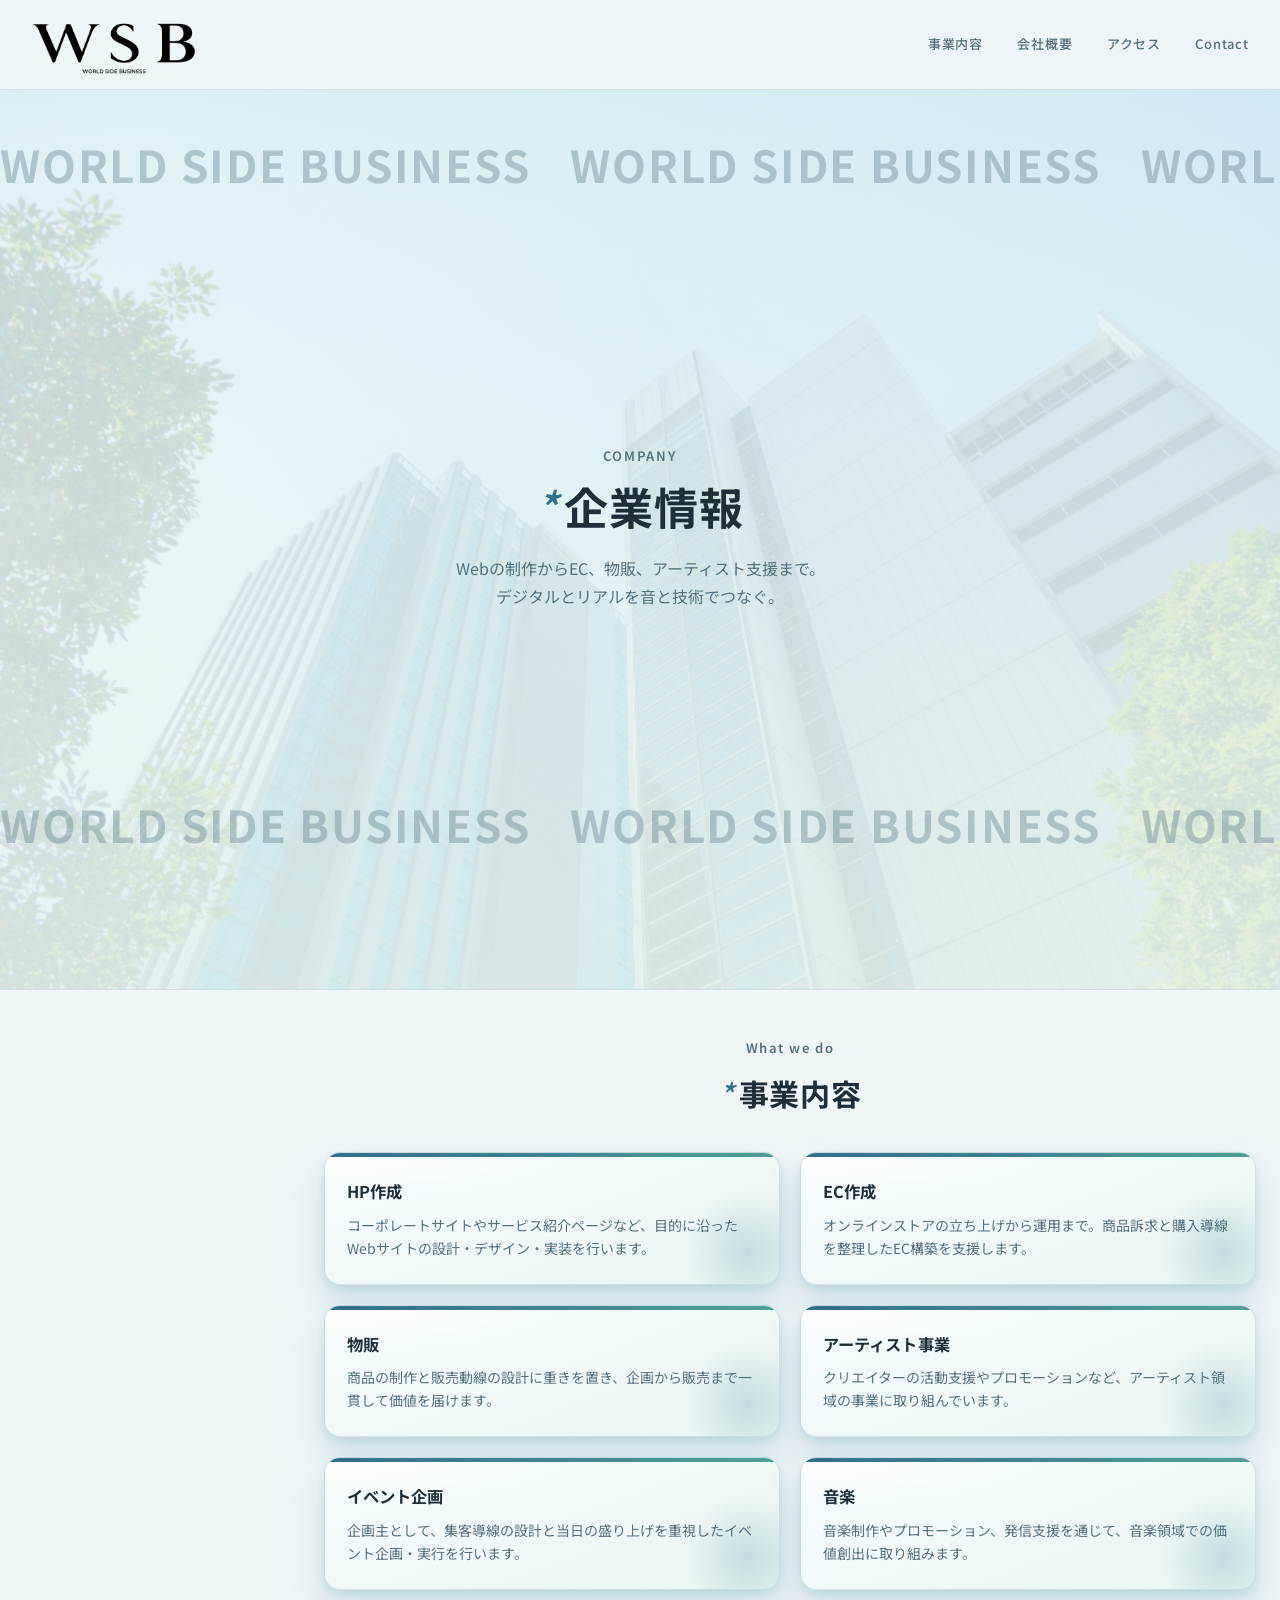
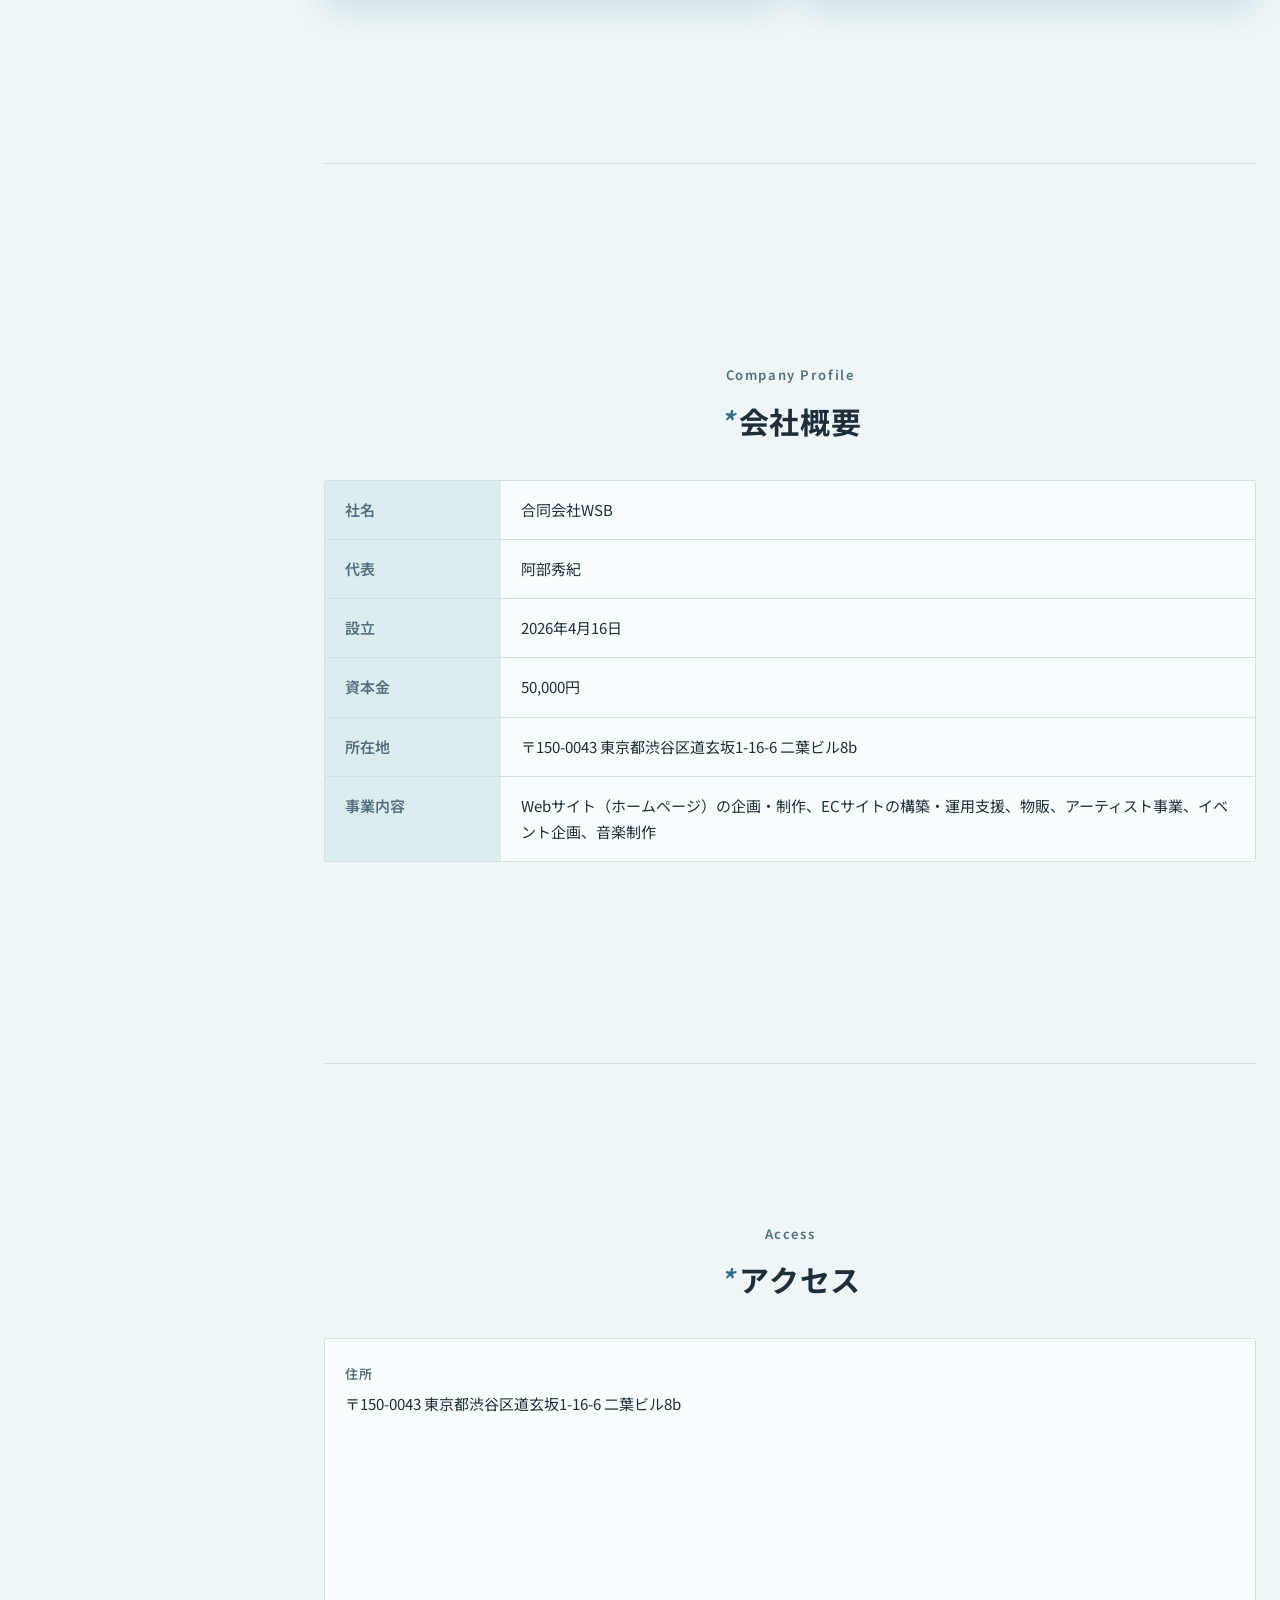
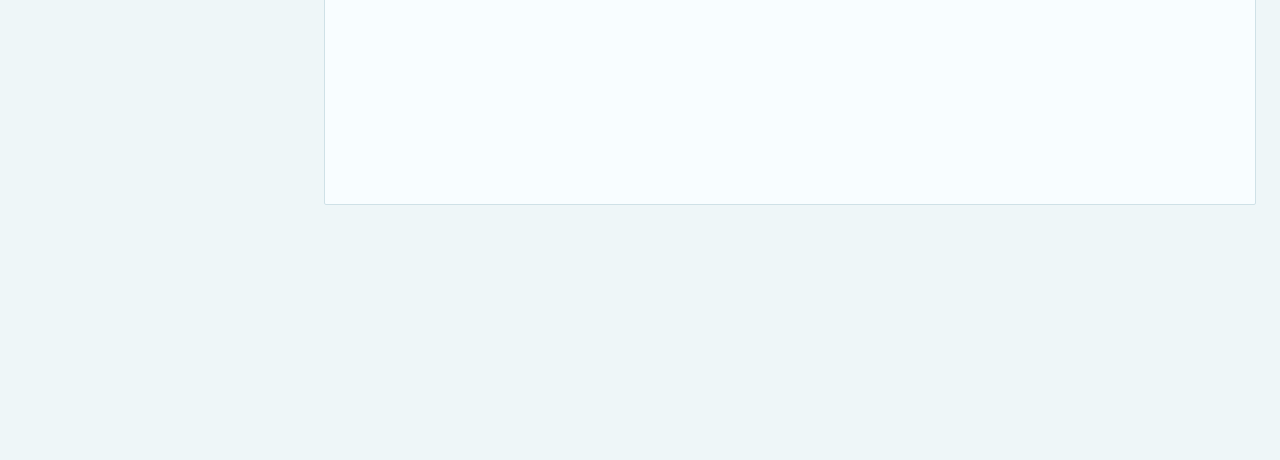
==== index.html @ fa9a7dc3 "お問い合わせフォームの追加" ====
<!doctype html>
<html lang="ja">
<head>
  <meta charset="UTF-8" />
  <meta name="viewport" content="width=device-width, initial-scale=1.0" />
  <meta name="description" content="合同会社WSBの企業情報。Webサイト制作、EC構築、物販、アーティスト事業を手がけています。東京都渋谷区に所在。" />
  <title>Company｜合同会社WSB</title>
  <link rel="preconnect" href="https://fonts.googleapis.com" />
  <link rel="preconnect" href="https://fonts.gstatic.com" crossorigin />
  <link href="https://fonts.googleapis.com/css2?family=Noto+Sans+JP:wght@400;500;600;700&display=swap" rel="stylesheet" />
  <link rel="stylesheet" href="./css/base.css" />
  <link rel="stylesheet" href="./css/layout.css" />
  <link rel="stylesheet" href="./css/sections.css" />
  <link rel="stylesheet" href="./css/components.css" />
</head>
<body>
  <header class="site-header">
    <div class="site-header__inner">
      <button class="menu-toggle" type="button" aria-expanded="false" aria-controls="header-nav" aria-label="メニューを開く">
        <span></span>
        <span></span>
        <span></span>
      </button>
      <a class="logo" href="./index.html" aria-label="合同会社WSB ホーム">
        <img class="logo__image" src="./assets/logo.png" alt="WSBロゴ" />
      </a>
      <nav class="nav nav--header" id="header-nav" aria-label="ヘッダーナビゲーション">
        <a href="#business">事業内容</a>
        <a href="#profile">会社概要</a>
        <a href="#access">アクセス</a>
        <a href="./contact.html">Contact</a>
      </nav>
    </div>
  </header>

  <div class="page-layout">
    <aside class="site-sidebar">
      <div class="site-sidebar__inner">
        <a class="logo" href="./index.html" aria-label="合同会社WSB ホーム">
          <img class="logo__image" src="./assets/logo.png" alt="WSBロゴ" />
        </a>
        <nav class="nav nav--sidebar" aria-label="サイドナビゲーション">
          <a href="#business">事業内容</a>
          <a href="#profile">会社概要</a>
          <a href="#access">アクセス</a>
          <a href="./contact.html">Contact</a>
        </nav>
      </div>
    </aside>

    <main>
    <header class="hero hero--company" id="company-hero">
      <div class="hero-marquee hero-marquee--top" aria-hidden="true">
        <div class="hero-marquee__track">
          <span>WORLD SIDE BUSINESS</span>
          <span>WORLD SIDE BUSINESS</span>
          <span>WORLD SIDE BUSINESS</span>
          <span>WORLD SIDE BUSINESS</span>
        </div>
      </div>
      <div class="hero__content">
        <p class="hero__label">Company</p>
        <h1 class="hero__title"><span class="mark" aria-hidden="true">*</span>企業情報</h1>
        <p class="hero__lead">
          Webの制作からEC、物販、アーティスト支援まで。<br />デジタルとリアルを音と技術でつなぐ。
        </p>
      </div>
      <div class="hero-marquee hero-marquee--bottom" aria-hidden="true">
        <div class="hero-marquee__track">
          <span>WORLD SIDE BUSINESS</span>
          <span>WORLD SIDE BUSINESS</span>
          <span>WORLD SIDE BUSINESS</span>
          <span>WORLD SIDE BUSINESS</span>
        </div>
      </div>
    </header>

    <section id="business" class="section-reveal section-reveal--fade section--after-hero" aria-labelledby="business-heading">
      <div class="section-head">
        <span class="section-head__eyebrow">What we do</span>
        <h2 id="business-heading"><span class="mark" aria-hidden="true">*</span>事業内容</h2>
      </div>
      <div class="biz-grid">
        <article class="biz-card">
          <h3>HP作成</h3>
          <p>コーポレートサイトやサービス紹介ページなど、目的に沿ったWebサイトの設計・デザイン・実装を行います。</p>
        </article>
        <article class="biz-card">
          <h3>EC作成</h3>
          <p>オンラインストアの立ち上げから運用まで。商品訴求と購入導線を整理したEC構築を支援します。</p>
        </article>
        <article class="biz-card">
          <h3>物販</h3>
          <p>商品の制作と販売動線の設計に重きを置き、企画から販売まで一貫して価値を届けます。</p>
        </article>
        <article class="biz-card">
          <h3>アーティスト事業</h3>
          <p>クリエイターの活動支援やプロモーションなど、アーティスト領域の事業に取り組んでいます。</p>
        </article>
        <article class="biz-card">
          <h3>イベント企画</h3>
          <p>企画主として、集客導線の設計と当日の盛り上げを重視したイベント企画・実行を行います。</p>
        </article>
        <article class="biz-card">
          <h3>音楽</h3>
          <p>音楽制作やプロモーション、発信支援を通じて、音楽領域での価値創出に取り組みます。</p>
        </article>
      </div>
    </section>

    <section id="profile" class="section-reveal section-reveal--left" aria-labelledby="profile-heading">
      <div class="section-head">
        <span class="section-head__eyebrow">Company Profile</span>
        <h2 id="profile-heading"><span class="mark" aria-hidden="true">*</span>会社概要</h2>
      </div>
      <div class="profile-table-wrap">
        <table class="profile-table">
          <tbody>
            <tr>
              <th scope="row">社名</th>
              <td>合同会社WSB</td>
            </tr>
            <tr>
              <th scope="row">代表</th>
              <td>阿部秀紀</td>
            </tr>
            <tr>
              <th scope="row">設立</th>
              <td>2026年4月16日</td>
            </tr>
            <tr>
              <th scope="row">資本金</th>
              <td>50,000円</td>
            </tr>
            <tr>
              <th scope="row">所在地</th>
              <td>〒150-0043 東京都渋谷区道玄坂1-16-6 二葉ビル8b</td>
            </tr>
            <tr>
              <th scope="row">事業内容</th>
              <td>Webサイト（ホームページ）の企画・制作、ECサイトの構築・運用支援、物販、アーティスト事業、イベント企画、音楽制作</td>
            </tr>
          </tbody>
        </table>
      </div>
    </section>

    <section id="access" class="section-reveal" aria-labelledby="access-heading">
      <div class="section-head">
        <span class="section-head__eyebrow">Access</span>
        <h2 id="access-heading"><span class="mark" aria-hidden="true">*</span>アクセス</h2>
      </div>
      <div class="access-block">
        <p>
          <strong>住所</strong>
          〒150-0043 東京都渋谷区道玄坂1-16-6 二葉ビル8b
        </p>
        <iframe
          class="access-map"
          title="合同会社WSBの所在地マップ"
          src="https://www.google.com/maps?output=embed&z=17&ll=35.6566,139.6953&q=35.6566,139.6953"
          loading="lazy"
          referrerpolicy="no-referrer-when-downgrade"
        ></iframe>
      </div>
    </section>
      <footer class="site-footer">
        <nav class="footer-nav" aria-label="フッターナビゲーション">
          <a href="#business">事業内容</a>
          <a href="#profile">会社概要</a>
          <a href="#access">アクセス</a>
          <a href="./contact.html">Contact</a>
        </nav>
        <p>© 合同会社WSB</p>
      </footer>
    </main>
  </div>
  <script src="./js/header.js"></script>
  <script src="./js/mobile-menu.js"></script>
  <script src="./js/hero-fade.js"></script>
  <script src="./js/section-reveal.js"></script>
  <script src="./js/footer.js"></script>
</body>
</html>
---- css/base.css ----
:root {
  --bg: #eef6f8;
  --surface: #f8fdff;
  --text: #1f2f3a;
  --text-muted: #54707d;
  --border: #cfe1e7;
  --accent: #2f6f89;
  --accent-soft: rgba(76, 155, 164, 0.16);
  --space-section: clamp(4rem, 10vw, 7rem);
  --max: 920px;
}

*,
*::before,
*::after {
  box-sizing: border-box;
}

html {
  scroll-behavior: smooth;
}

body {
  margin: 0;
  font-family: "Noto Sans JP", system-ui, sans-serif;
  font-size: 16px;
  line-height: 1.75;
  color: var(--text);
  background: var(--bg);
  -webkit-font-smoothing: antialiased;
  position: relative;
}

body::before {
  content: "";
  position: fixed;
  inset: 0;
  z-index: -2;
  background:
    linear-gradient(rgba(238, 246, 248, 0.82), rgba(238, 246, 248, 0.82)),
    url("../assets/company-hero.png") center / cover no-repeat;
  filter: blur(10px);
  transform: scale(1.04);
}

body::after {
  content: "";
  position: fixed;
  inset: 0;
  z-index: -1;
  background: rgba(238, 246, 248, 0.35);
}

a {
  color: var(--accent);
  text-decoration: none;
}

a:hover {
  text-decoration: underline;
}
---- css/layout.css ----
.site-header {
  position: sticky;
  top: 0;
  z-index: 20;
  background: rgba(238, 246, 248, 0.92);
  backdrop-filter: blur(10px);
  border-bottom: 1px solid var(--border);
  transition: transform 0.35s ease, opacity 0.35s ease;
  transform: translateY(0);
  opacity: 1;
}

.site-header__inner {
  max-width: none;
  width: 100%;
  margin: 0 auto;
  padding: 0 1.5rem;
  min-height: 88px;
  display: flex;
  align-items: center;
  justify-content: space-between;
  gap: 1rem;
}

.menu-toggle {
  display: none;
  border: 0;
  background: transparent;
  padding: 0.35rem;
  margin: 0;
  cursor: pointer;
  transition: transform 0.2s ease, background-color 0.2s ease, box-shadow 0.2s ease;
}

.menu-toggle span {
  display: block;
  width: 22px;
  height: 2px;
  margin: 4px 0;
  background: var(--text);
  transition: transform 0.2s ease, opacity 0.2s ease, width 0.2s ease;
}

.menu-toggle:hover {
  transform: translateY(-50%) translateY(-2px);
  background: rgba(47, 111, 137, 0.12);
  box-shadow: 0 6px 14px rgba(47, 111, 137, 0.2);
}

.menu-toggle:hover span {
  width: 24px;
}

.menu-toggle:hover span:nth-child(2) {
  width: 18px;
}

.site-header.is-hidden {
  transform: translateY(-110%);
  opacity: 0;
}

.page-layout {
  max-width: none;
  width: 100%;
  margin: 0;
  padding: 0 1.5rem 0;
  display: grid;
  grid-template-columns: 260px minmax(0, 1fr);
  gap: 2.5rem;
}

.site-sidebar {
  padding-top: 1.5rem;
  opacity: 0;
  transform: translateY(-10px);
  pointer-events: none;
  transition: opacity 0.35s ease, transform 0.35s ease;
}

body.header-is-hidden .site-sidebar {
  opacity: 1;
  transform: translateY(0);
  pointer-events: auto;
}

.site-sidebar__inner {
  position: sticky;
  top: 2rem;
  display: flex;
  flex-direction: column;
  align-items: flex-start;
  gap: 1rem;
}

.site-footer {
  position: fixed;
  left: 0;
  right: 0;
  bottom: 0;
  z-index: 18;
  width: 100%;
  padding: 1.1rem 0 1.2rem;
  font-size: 0.75rem;
  color: #ffffff;
  letter-spacing: 0.04em;
  background: #0f1114;
  text-align: center;
  border-radius: 0;
  opacity: 0;
  transform: translateY(110%);
  pointer-events: none;
  transition: transform 0.35s ease, opacity 0.35s ease;
}

body.footer-is-visible .site-footer {
  opacity: 1;
  transform: translateY(0);
  pointer-events: auto;
}

.site-footer p {
  margin: 0;
}

.footer-nav {
  display: flex;
  justify-content: center;
  flex-wrap: wrap;
  gap: 0.85rem 1.2rem;
  margin: 0 0 0.45rem;
  font-size: 0.74rem;
}

.footer-nav a {
  color: rgba(255, 255, 255, 0.9);
}

.footer-nav a:hover {
  color: #ffffff;
}

main {
  max-width: none;
  width: 100%;
  padding: 0 0 6rem;
  position: relative;
}

@media (max-width: 900px) {
  .site-header__inner {
    min-height: auto;
    padding: 0.65rem 1rem 0.7rem;
    flex-direction: column;
    align-items: center;
    justify-content: flex-start;
    gap: 0.45rem;
    position: relative;
  }

  .menu-toggle {
    display: inline-block;
    position: absolute;
    left: 0.8rem;
    right: auto;
    top: 50%;
    transform: translateY(-50%);
    z-index: 40;
    background: rgba(248, 253, 255, 0.92);
    border-radius: 8px;
    backdrop-filter: blur(4px);
  }

  .site-header.is-menu-open .menu-toggle span:nth-child(1) {
    transform: translateY(6px) rotate(45deg);
  }

  .site-header.is-menu-open .menu-toggle span:nth-child(2) {
    opacity: 0;
  }

  .site-header.is-menu-open .menu-toggle span:nth-child(3) {
    transform: translateY(-6px) rotate(-45deg);
  }

  .page-layout {
    display: block;
    padding: 0 1rem;
  }

  .site-sidebar {
    display: none;
  }

  .site-sidebar__inner {
    position: static;
  }

  main {
    max-width: 100%;
    padding-bottom: 5rem;
    display: flow-root;
  }

  .footer-nav {
    gap: 0.55rem 0.85rem;
    font-size: 0.7rem;
  }
}
---- css/sections.css ----
.hero {
  padding: clamp(3rem, 12vw, 5.5rem) 0 var(--space-section);
  border-bottom: 1px solid var(--border);
  text-align: center;
}

.hero--company {
  position: absolute;
  top: 0;
  left: 0;
  overflow: hidden;
  width: 100vw;
  min-height: 100vh;
  display: flex;
  flex-direction: column;
  align-items: center;
  justify-content: center;
  text-align: center;
  padding-left: 1.5rem;
  padding-right: 1.5rem;
  transform: none;
  z-index: 0;
  opacity: var(--company-hero-opacity, 1);
  background-image:
    linear-gradient(rgba(227, 244, 248, 0.84), rgba(232, 247, 243, 0.9)),
    url("../assets/company-hero.png");
  background-size: cover;
  background-position: center;
  transition: opacity 0.25s linear;
}

.hero__content {
  position: relative;
  z-index: 2;
}

.hero-marquee {
  position: absolute;
  left: 0;
  width: 100%;
  overflow: hidden;
  z-index: 1;
  pointer-events: none;
}

.hero-marquee--top {
  top: 2.25rem;
}

.hero-marquee--bottom {
  bottom: clamp(6rem, 14vh, 9rem);
}

.hero-marquee__track {
  display: flex;
  width: max-content;
  gap: 2.5rem;
  white-space: nowrap;
  font-size: clamp(2rem, 5vw, 2.75rem);
  font-weight: 700;
  letter-spacing: 0.04em;
  color: rgba(84, 112, 125, 0.35);
}

.hero-marquee--top .hero-marquee__track {
  animation: marquee-right 26s linear infinite;
}

.hero-marquee--bottom .hero-marquee__track {
  animation: marquee-left 26s linear infinite;
}

@keyframes marquee-left {
  from {
    transform: translateX(0);
  }
  to {
    transform: translateX(-50%);
  }
}

@keyframes marquee-right {
  from {
    transform: translateX(-50%);
  }
  to {
    transform: translateX(0);
  }
}

.section--after-hero {
  margin-top: 86vh;
}

.hero__label {
  font-size: 0.8125rem;
  font-weight: 600;
  letter-spacing: 0.14em;
  text-transform: uppercase;
  color: var(--text-muted);
  margin: 0 0 0.75rem;
}

.hero__title {
  margin: 0;
  font-size: clamp(2rem, 5vw, 2.75rem);
  font-weight: 700;
  letter-spacing: 0.02em;
  line-height: 1.25;
}

.hero__lead {
  margin: 1.25rem 0 0;
  max-width: 36em;
  font-size: 1rem;
  color: var(--text-muted);
}

.hero--company .hero__lead {
  margin-left: auto;
  margin-right: auto;
}

section {
  padding: var(--space-section) 0;
  border-bottom: 1px solid var(--border);
  min-height: 100vh;
  display: flex;
  flex-direction: column;
  justify-content: center;
  position: relative;
}

section:last-of-type {
  border-bottom: none;
}

.section-reveal {
  opacity: 0;
  transform: translateX(56px);
  transition: opacity 0.7s ease, transform 0.7s ease;
}

.section-reveal.is-visible {
  opacity: 1;
  transform: translateX(0);
}

.section-reveal--fade {
  transform: none;
}

.section-reveal--fade.is-visible {
  transform: none;
}

.section-reveal--left {
  transform: translateX(-56px);
}

.section-reveal--left.is-visible {
  transform: translateX(0);
}

@media (prefers-reduced-motion: reduce) {
  .section-reveal {
    opacity: 1;
    transform: none;
    transition: none;
  }

  .hero-marquee__track {
    animation: none;
  }
}

@media (max-width: 900px) {
  .section-reveal {
    transform: none;
  }

  .section-reveal.is-visible {
    transform: none;
  }

  .hero--company {
    min-height: 84vh;
    justify-content: center;
    padding-left: 1rem;
    padding-right: 1rem;
  }

  .hero-marquee--top {
    top: 1.25rem;
  }

  .hero-marquee--bottom {
    bottom: 3.75rem;
  }

  .hero-marquee__track {
    gap: 1.5rem;
    font-size: clamp(1.25rem, 6vw, 1.9rem);
  }

  .hero__title {
    font-size: clamp(1.6rem, 8vw, 2.15rem);
  }

  .hero__lead {
    font-size: 0.9rem;
  }

  .section--after-hero {
    margin-top: 88vh;
  }

  section {
    min-height: auto;
    padding: clamp(2.25rem, 10vw, 3.5rem) 0;
  }
}

.profile-table-wrap {
  overflow-x: auto;
}

.profile-table {
  width: 100%;
  border-collapse: collapse;
  font-size: 0.9375rem;
}

.profile-table th,
.profile-table td {
  padding: 1rem 1.25rem;
  text-align: left;
  vertical-align: top;
  border-bottom: 1px solid var(--border);
}

.profile-table tr:last-child th,
.profile-table tr:last-child td {
  border-bottom: none;
}

.profile-table th {
  width: 11rem;
  font-weight: 600;
  color: var(--text-muted);
  background: var(--accent-soft);
  white-space: nowrap;
}

@media (max-width: 640px) {
  .profile-table th,
  .profile-table td {
    display: block;
    width: 100%;
    padding: 0.75rem 1rem;
    text-align: center;
  }

  .profile-table th {
    border-bottom: none;
  }
}
---- css/components.css ----
.logo {
  display: inline-flex;
  align-items: center;
  line-height: 0;
}

.logo:hover {
  text-decoration: none;
  opacity: 0.85;
}

.logo__image {
  display: block;
  width: clamp(120px, 16vw, 180px);
  height: auto;
}

.nav {
  font-size: 0.8125rem;
  font-weight: 500;
  letter-spacing: 0.06em;
}

.nav--header {
  display: flex;
  align-items: center;
  gap: 1.25rem;
}

.nav--sidebar {
  display: flex;
  flex-direction: column;
  align-items: flex-start;
  gap: 0.75rem;
}

.nav a {
  color: var(--text-muted);
  transition: color 0.25s ease;
}

.nav a:hover {
  color: var(--text);
}

.nav--header a {
  position: relative;
  display: inline-block;
  padding: 0.2rem 0.45rem;
  border-radius: 6px;
  transition: background-color 0.2s ease, color 0.2s ease;
}

.nav--header a:hover {
  background: rgba(31, 47, 58, 0.1);
}

@media (max-width: 900px) {
  .nav--header,
  .nav--sidebar {
    flex-direction: row;
    flex-wrap: wrap;
    gap: 0.75rem;
  }

  .nav--header {
    width: min(78vw, 300px);
    height: 100dvh;
    position: fixed;
    top: 0;
    left: 0;
    z-index: 19;
    flex-direction: column;
    align-items: center;
    justify-content: flex-start;
    gap: 0.65rem;
    padding: 4.5rem 1rem 1rem;
    background: rgba(248, 253, 255, 0.97);
    border-right: 1px solid var(--border);
    box-shadow: 12px 0 30px rgba(47, 111, 137, 0.16);
    transform: translateX(-105%);
    opacity: 0;
    pointer-events: none;
    transition: transform 0.28s ease, opacity 0.2s ease;
  }

  .nav {
    font-size: 1rem;
    letter-spacing: 0.03em;
  }

  .logo__image {
    width: clamp(96px, 24vw, 140px);
  }

  .nav--header a {
    width: 100%;
    display: block;
    text-align: center;
    padding: 0.45rem 0.6rem;
    line-height: 1.25;
  }

  .site-header.is-menu-open .nav--header {
    transform: translateX(0);
    opacity: 1;
    pointer-events: auto;
  }
}

.section-head {
  margin: 0 0 2rem;
  text-align: center;
}

.section-head__lead {
  margin: 0.75rem 0 0;
  font-size: 0.9375rem;
  color: var(--text-muted);
  line-height: 1.75;
}

.section-head__eyebrow {
  display: block;
  font-size: 0.8125rem;
  font-weight: 600;
  letter-spacing: 0.12em;
  color: var(--text-muted);
  margin-bottom: 0.5rem;
}

.section-head h2 {
  margin: 0;
  font-size: clamp(1.5rem, 3vw, 1.875rem);
  font-weight: 700;
  letter-spacing: 0.02em;
}

.mark {
  font-style: italic;
  font-weight: 500;
  color: var(--accent);
  margin-right: 0.15em;
}

.biz-grid {
  display: grid;
  grid-template-columns: repeat(2, minmax(0, 1fr));
  gap: 1.25rem;
}

.biz-card {
  position: relative;
  overflow: hidden;
  background:
    radial-gradient(140% 90% at 0% 0%, rgba(255, 255, 255, 0.95) 0%, rgba(255, 255, 255, 0) 42%),
    linear-gradient(160deg, #f6fcff 0%, #e8f6f2 100%);
  border: 1px solid rgba(47, 111, 137, 0.2);
  border-radius: 16px;
  padding: 1.5rem 1.35rem;
  box-shadow:
    0 18px 34px rgba(47, 111, 137, 0.18),
    0 4px 8px rgba(55, 132, 126, 0.12),
    inset 0 1px 0 rgba(255, 255, 255, 0.9);
  transition: transform 0.28s ease, box-shadow 0.28s ease, border-color 0.28s ease, filter 0.28s ease;
}

.biz-card:hover {
  transform: translateY(-8px) scale(1.01);
  border-color: rgba(47, 111, 137, 0.38);
  box-shadow:
    0 24px 42px rgba(47, 111, 137, 0.24),
    0 8px 16px rgba(55, 132, 126, 0.16),
    inset 0 1px 0 rgba(255, 255, 255, 0.95);
  filter: saturate(1.04);
}

.biz-card::before {
  content: "";
  position: absolute;
  top: 0;
  left: 0;
  width: 100%;
  height: 4px;
  background: linear-gradient(90deg, #2f6f89 0%, #4f9f95 100%);
}

.biz-card::after {
  content: "";
  position: absolute;
  right: -28px;
  bottom: -28px;
  width: 120px;
  height: 120px;
  background: radial-gradient(circle, rgba(47, 111, 137, 0.2) 0%, rgba(47, 111, 137, 0) 72%);
  pointer-events: none;
}

.biz-card h3 {
  margin: 0 0 0.5rem;
  font-size: 1.02rem;
  font-weight: 700;
  letter-spacing: 0.01em;
}

.biz-card p {
  margin: 0;
  font-size: 0.875rem;
  color: var(--text-muted);
  line-height: 1.65;
}

@media (max-width: 900px) {
  .biz-grid {
    gap: 0.75rem;
  }

  .biz-card {
    border-radius: 12px;
    padding: 1rem 0.9rem;
  }

  .biz-card h3 {
    font-size: 0.92rem;
  }

  .biz-card p {
    font-size: 0.78rem;
    line-height: 1.55;
  }

  .access-block {
    padding: 1rem 0.9rem;
  }
}

.profile-table-wrap,
.access-block {
  background: var(--surface);
  border: 1px solid var(--border);
  border-radius: 2px;
}

.access-block {
  padding: 1.5rem 1.25rem;
}

.access-block p {
  margin: 0 0 1rem;
  font-size: 0.9375rem;
}

.access-block p:last-child {
  margin-bottom: 0;
}

.access-block strong {
  font-weight: 600;
  display: block;
  margin-bottom: 0.35rem;
  font-size: 0.8125rem;
  letter-spacing: 0.06em;
  color: var(--text-muted);
}

.access-map {
  width: 100%;
  min-height: 340px;
  border: 0;
  border-radius: 2px;
}

@media (max-width: 900px) {
  .access-block {
    padding: 1rem 0.9rem;
  }

  .access-map {
    min-height: 260px;
  }
}

/* ── Contact Form ── */
.contact-form {
  display: flex;
  flex-direction: column;
  gap: 1.25rem;
  width: 100%;
  max-width: 860px;
  margin: 0 auto;
}

.form-group {
  display: flex;
  flex-direction: column;
  gap: 0.4rem;
}

.form-group label {
  font-size: 0.8125rem;
  font-weight: 600;
  letter-spacing: 0.06em;
  color: var(--text-muted);
}

.form-group .required {
  color: var(--accent);
  margin-left: 0.25em;
}

.form-group input,
.form-group select,
.form-group textarea {
  width: 100%;
  padding: 0.7rem 0.9rem;
  font-family: inherit;
  font-size: 0.9375rem;
  color: var(--text);
  background: var(--surface);
  border: 1px solid var(--border);
  border-radius: 8px;
  outline: none;
  transition: border-color 0.2s ease, box-shadow 0.2s ease;
  appearance: none;
}

.form-group input:focus,
.form-group select:focus,
.form-group textarea:focus {
  border-color: var(--accent);
  box-shadow: 0 0 0 3px rgba(47, 111, 137, 0.15);
}

.form-group select {
  background-image: url("data:image/svg+xml,%3Csvg xmlns='http://www.w3.org/2000/svg' width='12' height='8' viewBox='0 0 12 8'%3E%3Cpath fill='%2354707d' d='M6 8L0 0h12z'/%3E%3C/svg%3E");
  background-repeat: no-repeat;
  background-position: right 0.9rem center;
  padding-right: 2.2rem;
}

.form-group textarea {
  resize: vertical;
  min-height: 140px;
  line-height: 1.7;
}

.btn-submit {
  align-self: flex-start;
  padding: 0.75rem 2.25rem;
  font-family: inherit;
  font-size: 0.9375rem;
  font-weight: 600;
  letter-spacing: 0.04em;
  color: #fff;
  background: var(--accent);
  border: none;
  border-radius: 8px;
  cursor: pointer;
  transition: background-color 0.2s ease, transform 0.15s ease, box-shadow 0.2s ease;
  box-shadow: 0 4px 14px rgba(47, 111, 137, 0.3);
}

.btn-submit:hover {
  background: #255a70;
  transform: translateY(-2px);
  box-shadow: 0 6px 18px rgba(47, 111, 137, 0.38);
}

.btn-submit:disabled {
  opacity: 0.6;
  cursor: not-allowed;
  transform: none;
}

.form-msg {
  margin: 0;
  padding: 1rem 1.25rem;
  border-radius: 8px;
  font-size: 0.9375rem;
  line-height: 1.65;
}

.form-msg--ok {
  background: rgba(47, 137, 89, 0.1);
  border: 1px solid rgba(47, 137, 89, 0.3);
  color: #1d6e44;
}

.form-msg--err {
  background: rgba(180, 60, 60, 0.08);
  border: 1px solid rgba(180, 60, 60, 0.25);
  color: #9b2c2c;
}
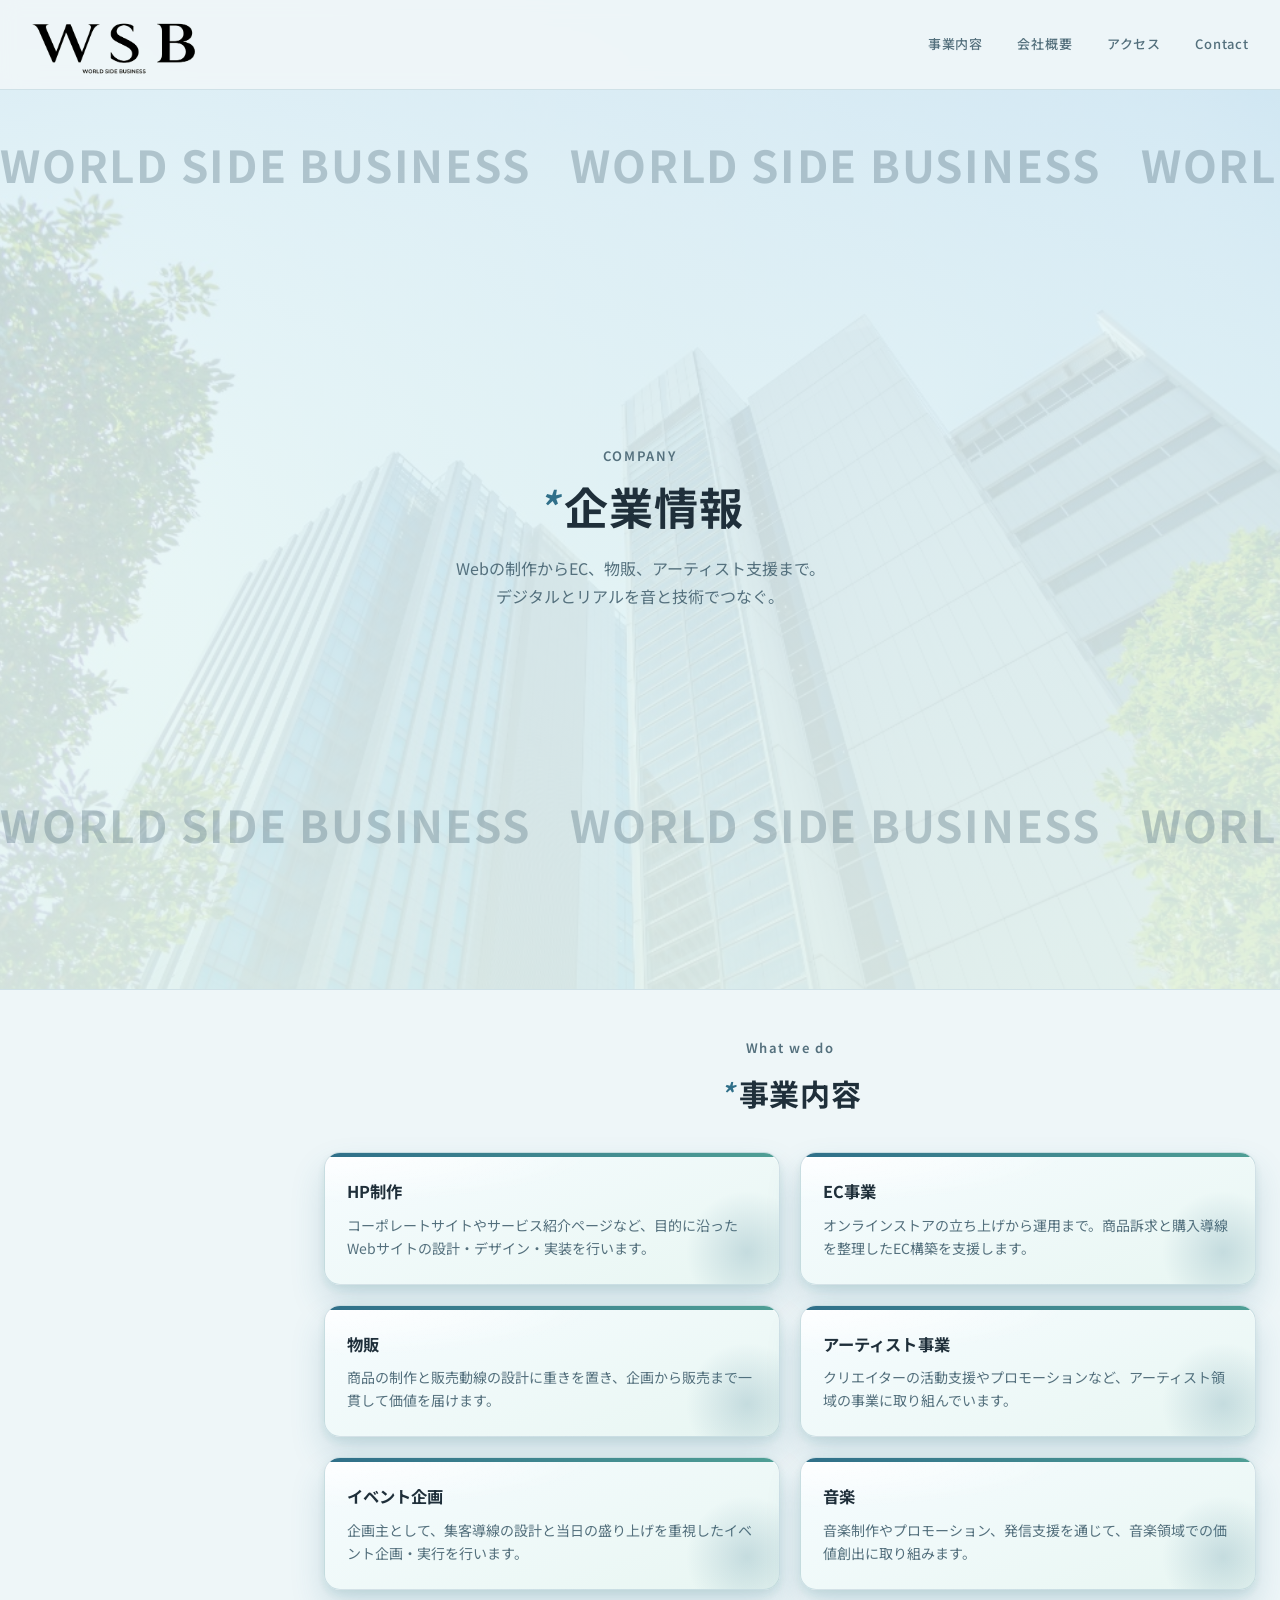
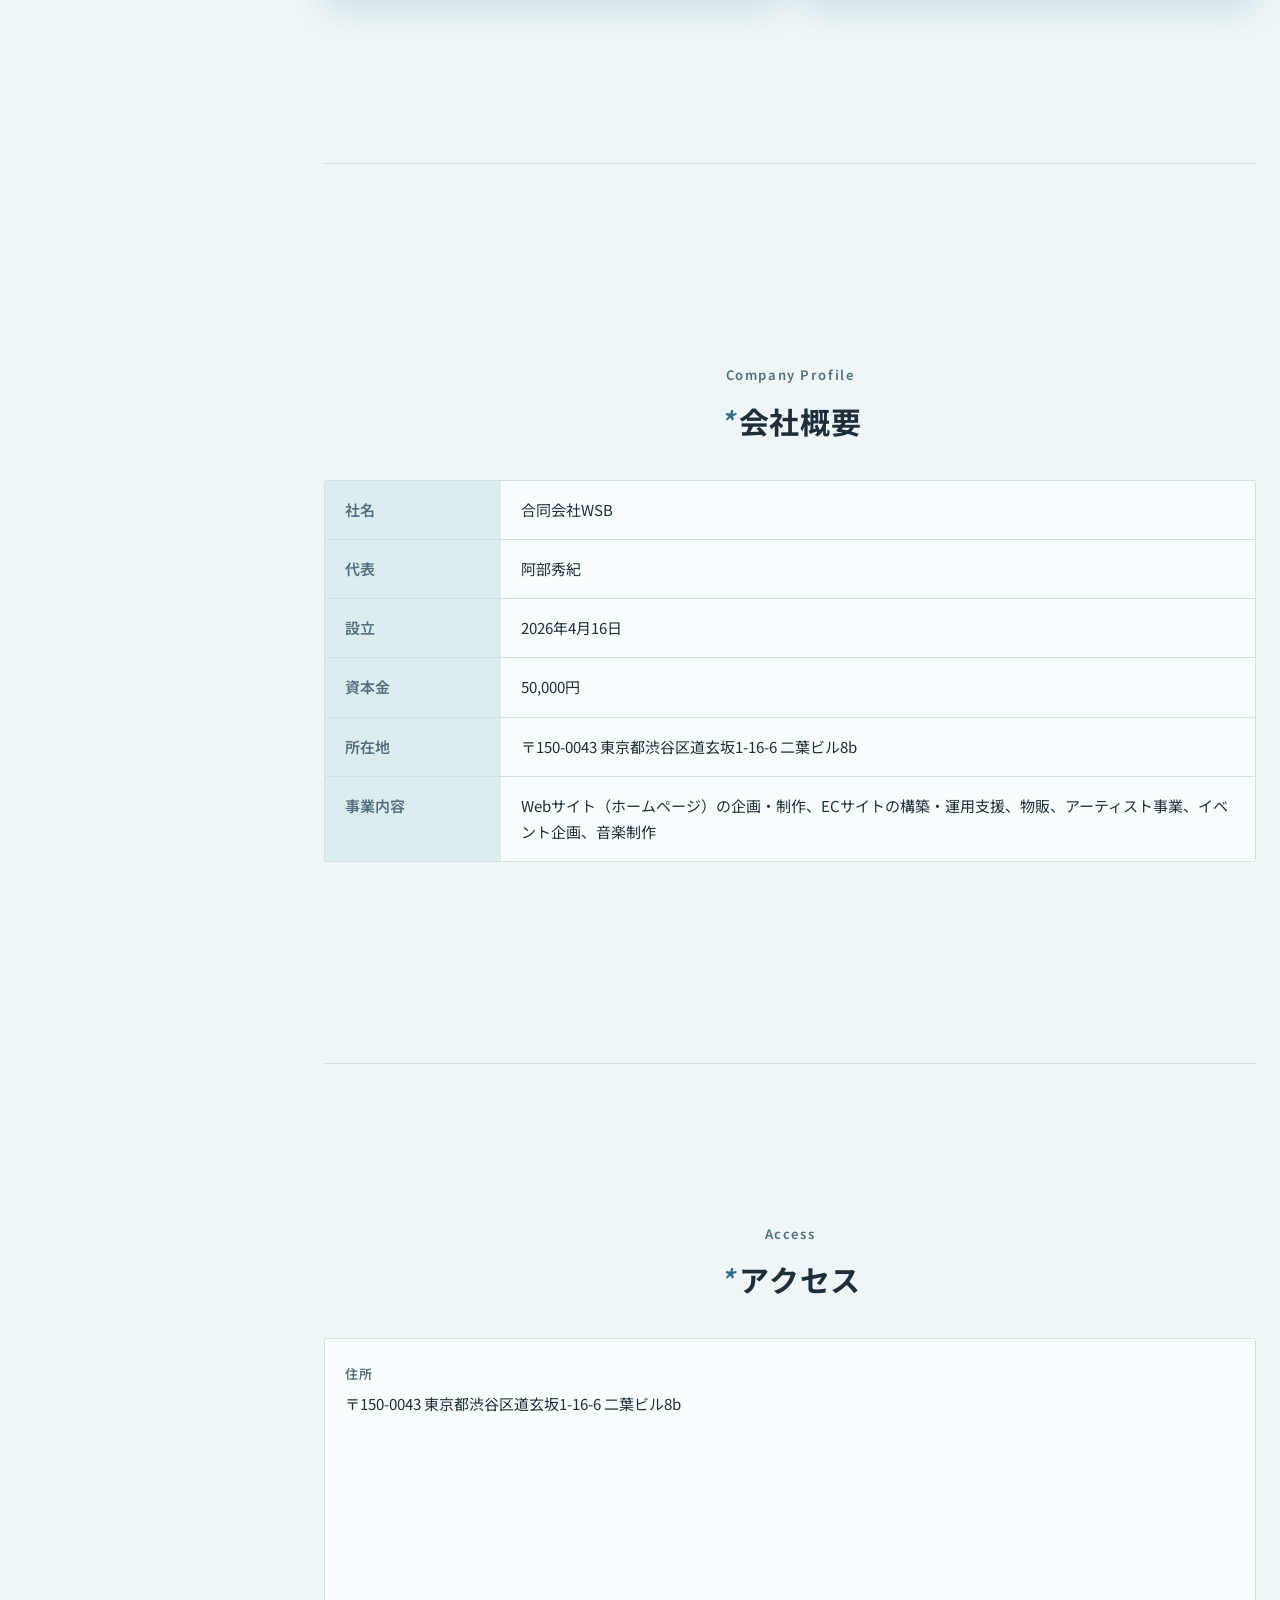
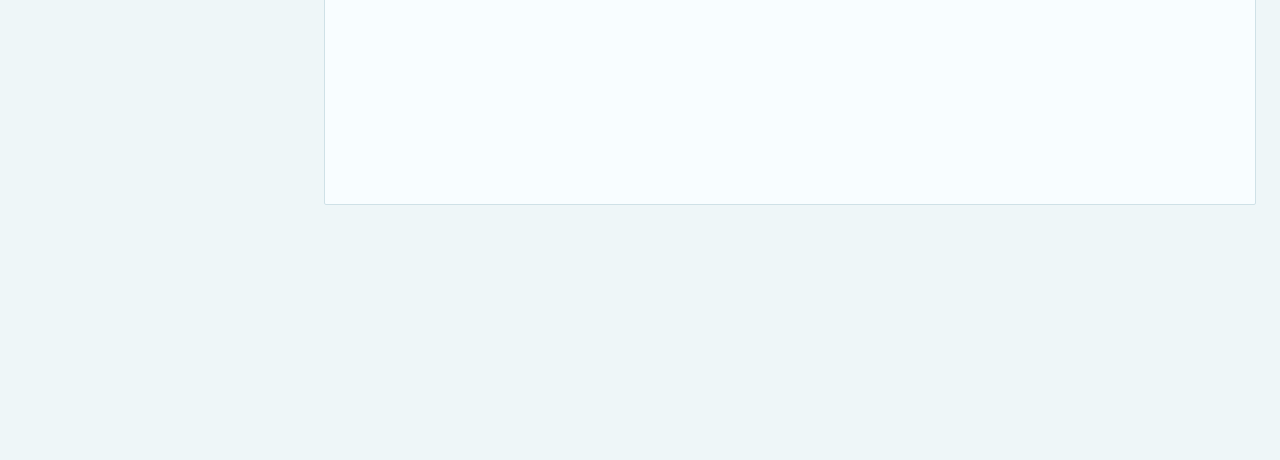
==== commit d88015fd: "事業内容編集" ====
--- a/index.html
+++ b/index.html
@@ -82,11 +82,11 @@
       </div>
       <div class="biz-grid">
         <article class="biz-card">
-          <h3>HP作成</h3>
+          <h3>HP制作</h3>
           <p>コーポレートサイトやサービス紹介ページなど、目的に沿ったWebサイトの設計・デザイン・実装を行います。</p>
         </article>
         <article class="biz-card">
-          <h3>EC作成</h3>
+          <h3>EC事業</h3>
           <p>オンラインストアの立ち上げから運用まで。商品訴求と購入導線を整理したEC構築を支援します。</p>
         </article>
         <article class="biz-card">
@@ -101,10 +101,10 @@
           <h3>イベント企画</h3>
           <p>企画主として、集客導線の設計と当日の盛り上げを重視したイベント企画・実行を行います。</p>
         </article>
-        <article class="biz-card">
+        <a href="https://w-s-b.jp/" target="_blank" rel="noopener noreferrer" class="biz-card">
           <h3>音楽</h3>
           <p>音楽制作やプロモーション、発信支援を通じて、音楽領域での価値創出に取り組みます。</p>
-        </article>
+        </a>
       </div>
     </section>
 
--- a/css/components.css
+++ b/css/components.css
@@ -149,6 +149,12 @@
   gap: 1.25rem;
 }
 
+a.biz-card {
+  text-decoration: none;
+  color: inherit;
+  cursor: default;
+}
+
 .biz-card {
   position: relative;
   overflow: hidden;
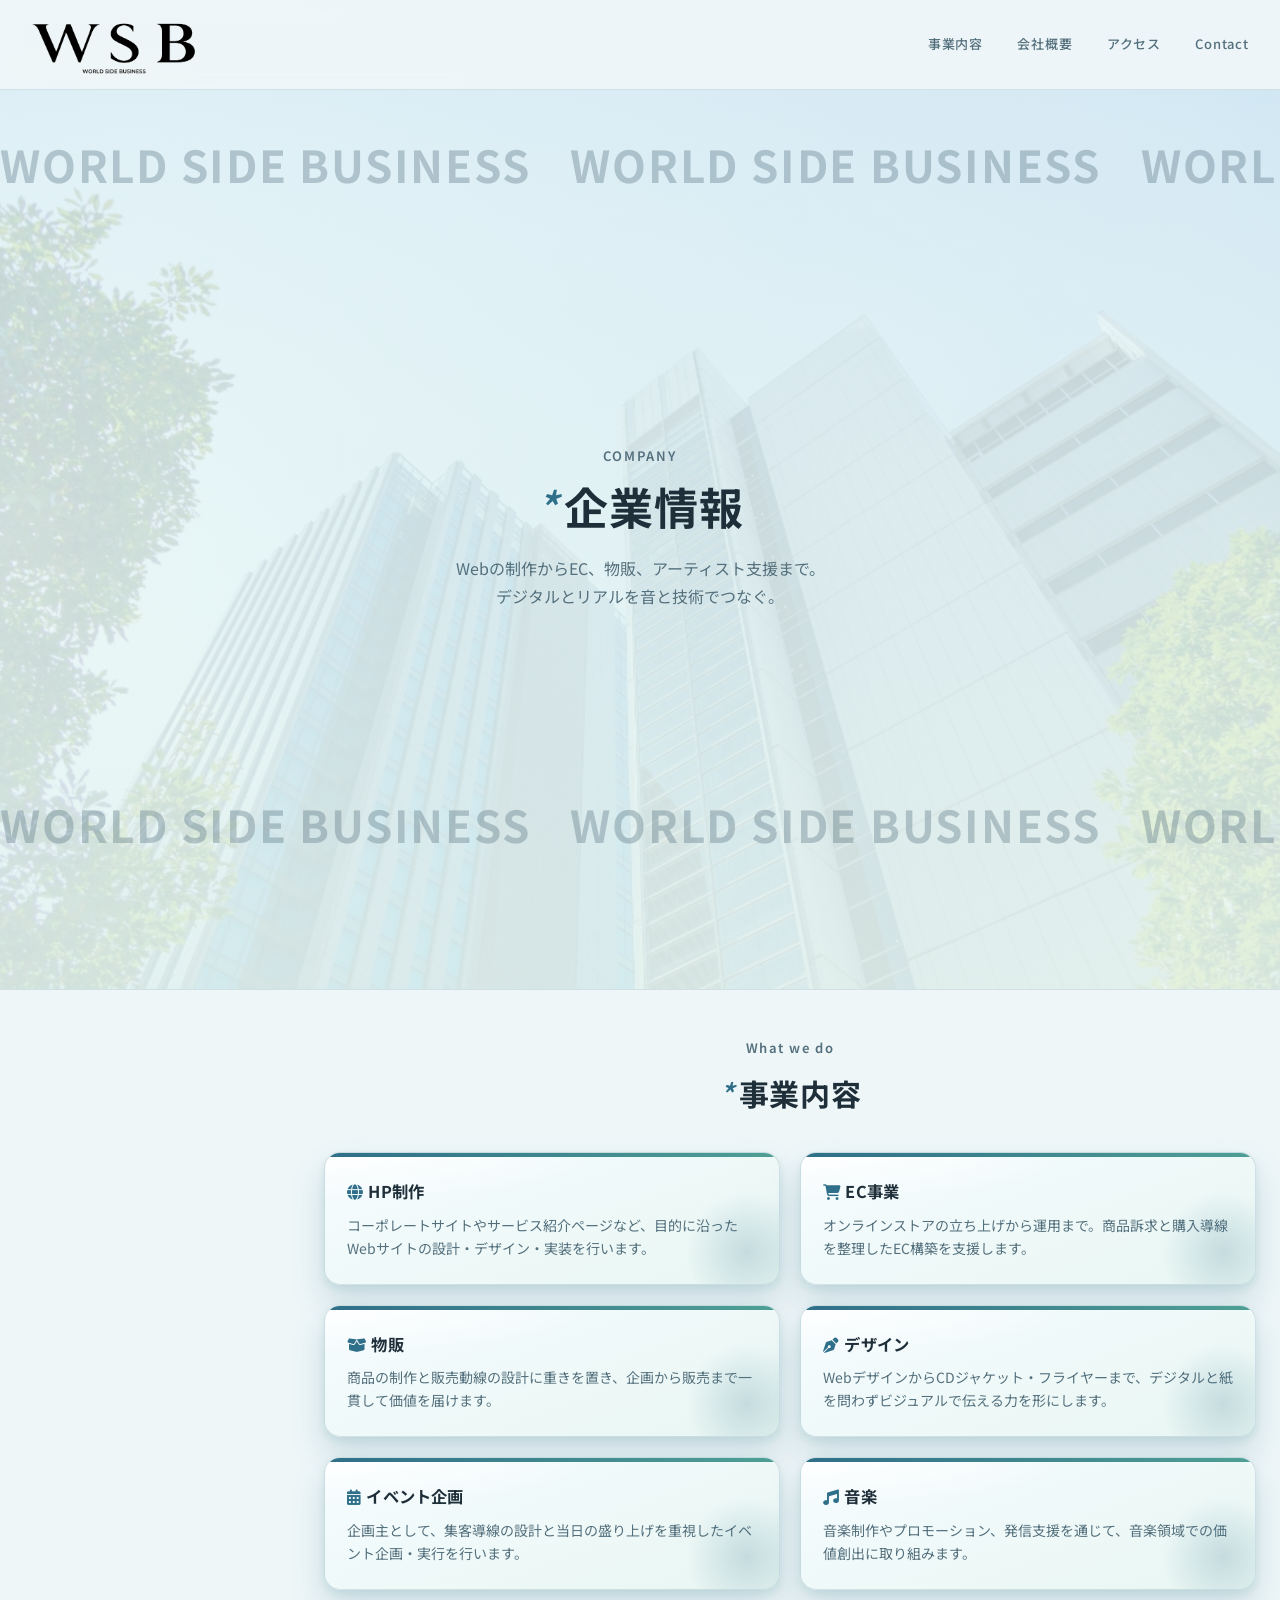
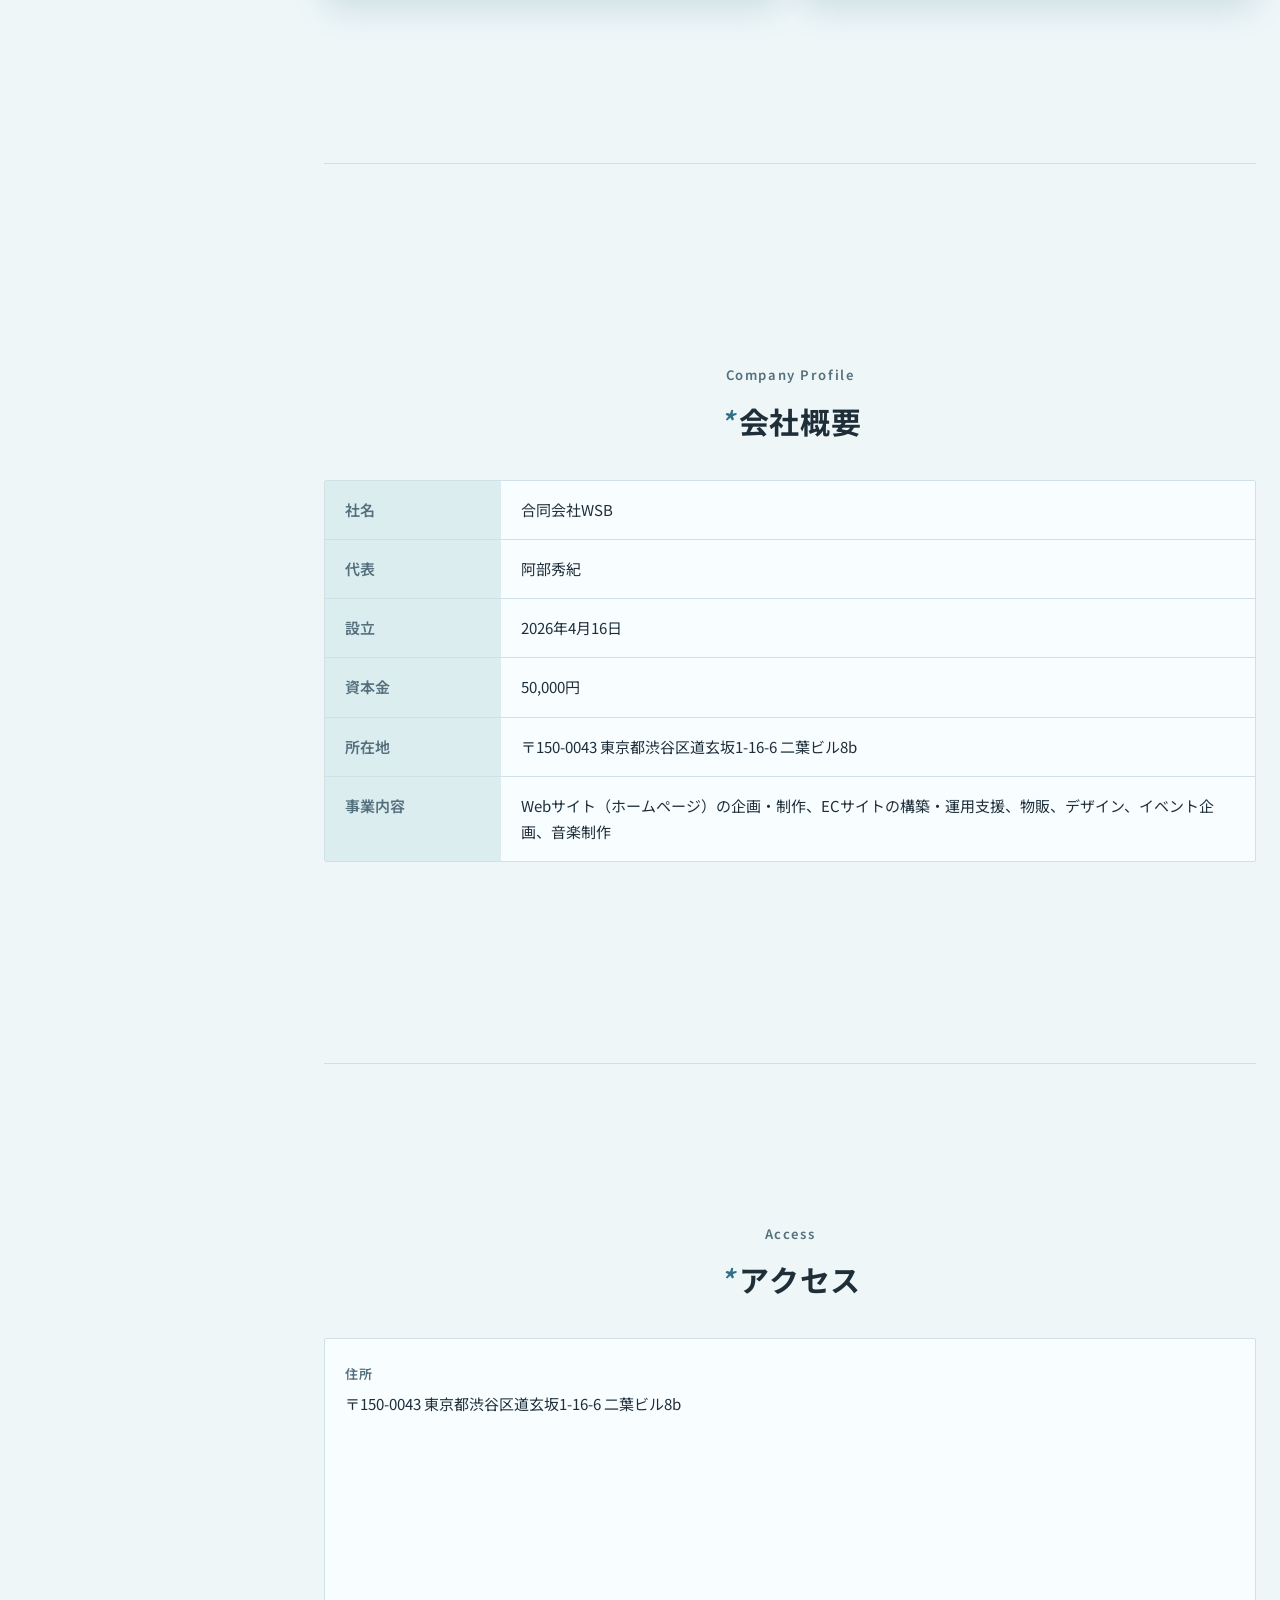
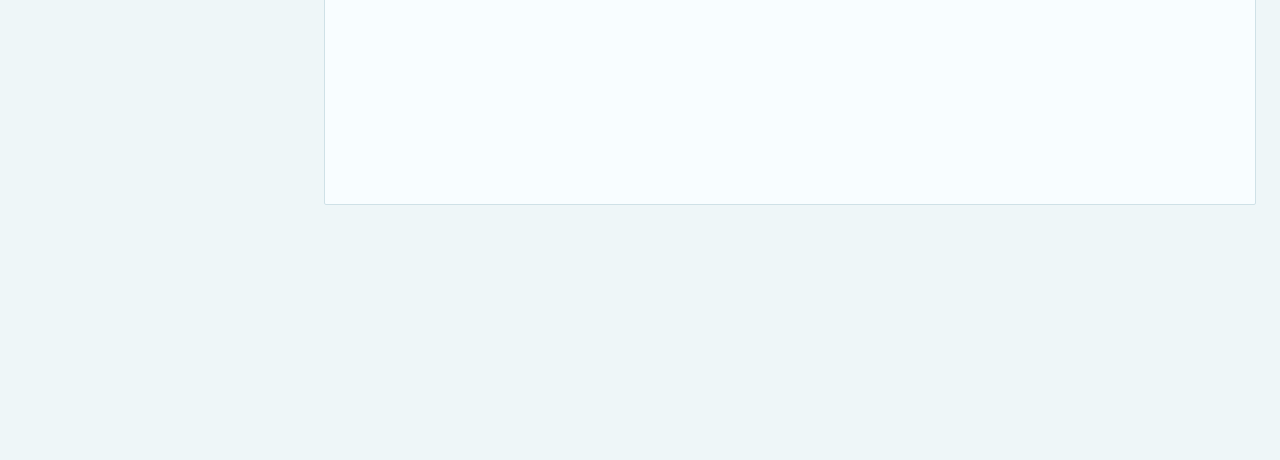
==== commit edcc5343: "事業内容編集2" ====
--- a/index.html
+++ b/index.html
@@ -8,6 +8,7 @@
   <link rel="preconnect" href="https://fonts.googleapis.com" />
   <link rel="preconnect" href="https://fonts.gstatic.com" crossorigin />
   <link href="https://fonts.googleapis.com/css2?family=Noto+Sans+JP:wght@400;500;600;700&display=swap" rel="stylesheet" />
+  <link rel="stylesheet" href="https://cdnjs.cloudflare.com/ajax/libs/font-awesome/6.5.0/css/all.min.css" />
   <link rel="stylesheet" href="./css/base.css" />
   <link rel="stylesheet" href="./css/layout.css" />
   <link rel="stylesheet" href="./css/sections.css" />
@@ -82,27 +83,27 @@
       </div>
       <div class="biz-grid">
         <article class="biz-card">
-          <h3>HP制作</h3>
+          <h3><i class="fa-solid fa-globe"></i> HP制作</h3>
           <p>コーポレートサイトやサービス紹介ページなど、目的に沿ったWebサイトの設計・デザイン・実装を行います。</p>
         </article>
         <article class="biz-card">
-          <h3>EC事業</h3>
+          <h3><i class="fa-solid fa-cart-shopping"></i> EC事業</h3>
           <p>オンラインストアの立ち上げから運用まで。商品訴求と購入導線を整理したEC構築を支援します。</p>
         </article>
         <article class="biz-card">
-          <h3>物販</h3>
+          <h3><i class="fa-solid fa-box-open"></i> 物販</h3>
           <p>商品の制作と販売動線の設計に重きを置き、企画から販売まで一貫して価値を届けます。</p>
         </article>
         <article class="biz-card">
-          <h3>アーティスト事業</h3>
-          <p>クリエイターの活動支援やプロモーションなど、アーティスト領域の事業に取り組んでいます。</p>
+          <h3><i class="fa-solid fa-pen-nib"></i> デザイン</h3>
+          <p>WebデザインからCDジャケット・フライヤーまで、デジタルと紙を問わずビジュアルで伝える力を形にします。</p>
         </article>
         <article class="biz-card">
-          <h3>イベント企画</h3>
+          <h3><i class="fa-solid fa-calendar-days"></i> イベント企画</h3>
           <p>企画主として、集客導線の設計と当日の盛り上げを重視したイベント企画・実行を行います。</p>
         </article>
         <a href="https://w-s-b.jp/" target="_blank" rel="noopener noreferrer" class="biz-card">
-          <h3>音楽</h3>
+          <h3><i class="fa-solid fa-music"></i> 音楽</h3>
           <p>音楽制作やプロモーション、発信支援を通じて、音楽領域での価値創出に取り組みます。</p>
         </a>
       </div>
@@ -138,7 +139,7 @@
             </tr>
             <tr>
               <th scope="row">事業内容</th>
-              <td>Webサイト（ホームページ）の企画・制作、ECサイトの構築・運用支援、物販、アーティスト事業、イベント企画、音楽制作</td>
+              <td>Webサイト（ホームページ）の企画・制作、ECサイトの構築・運用支援、物販、デザイン、イベント企画、音楽制作</td>
             </tr>
           </tbody>
         </table>
--- a/css/components.css
+++ b/css/components.css
@@ -209,6 +209,12 @@
   letter-spacing: 0.01em;
 }
 
+.biz-card h3 i {
+  color: var(--accent);
+  font-size: 0.95em;
+  margin-right: 0.1em;
+}
+
 .biz-card p {
   margin: 0;
   font-size: 0.875rem;
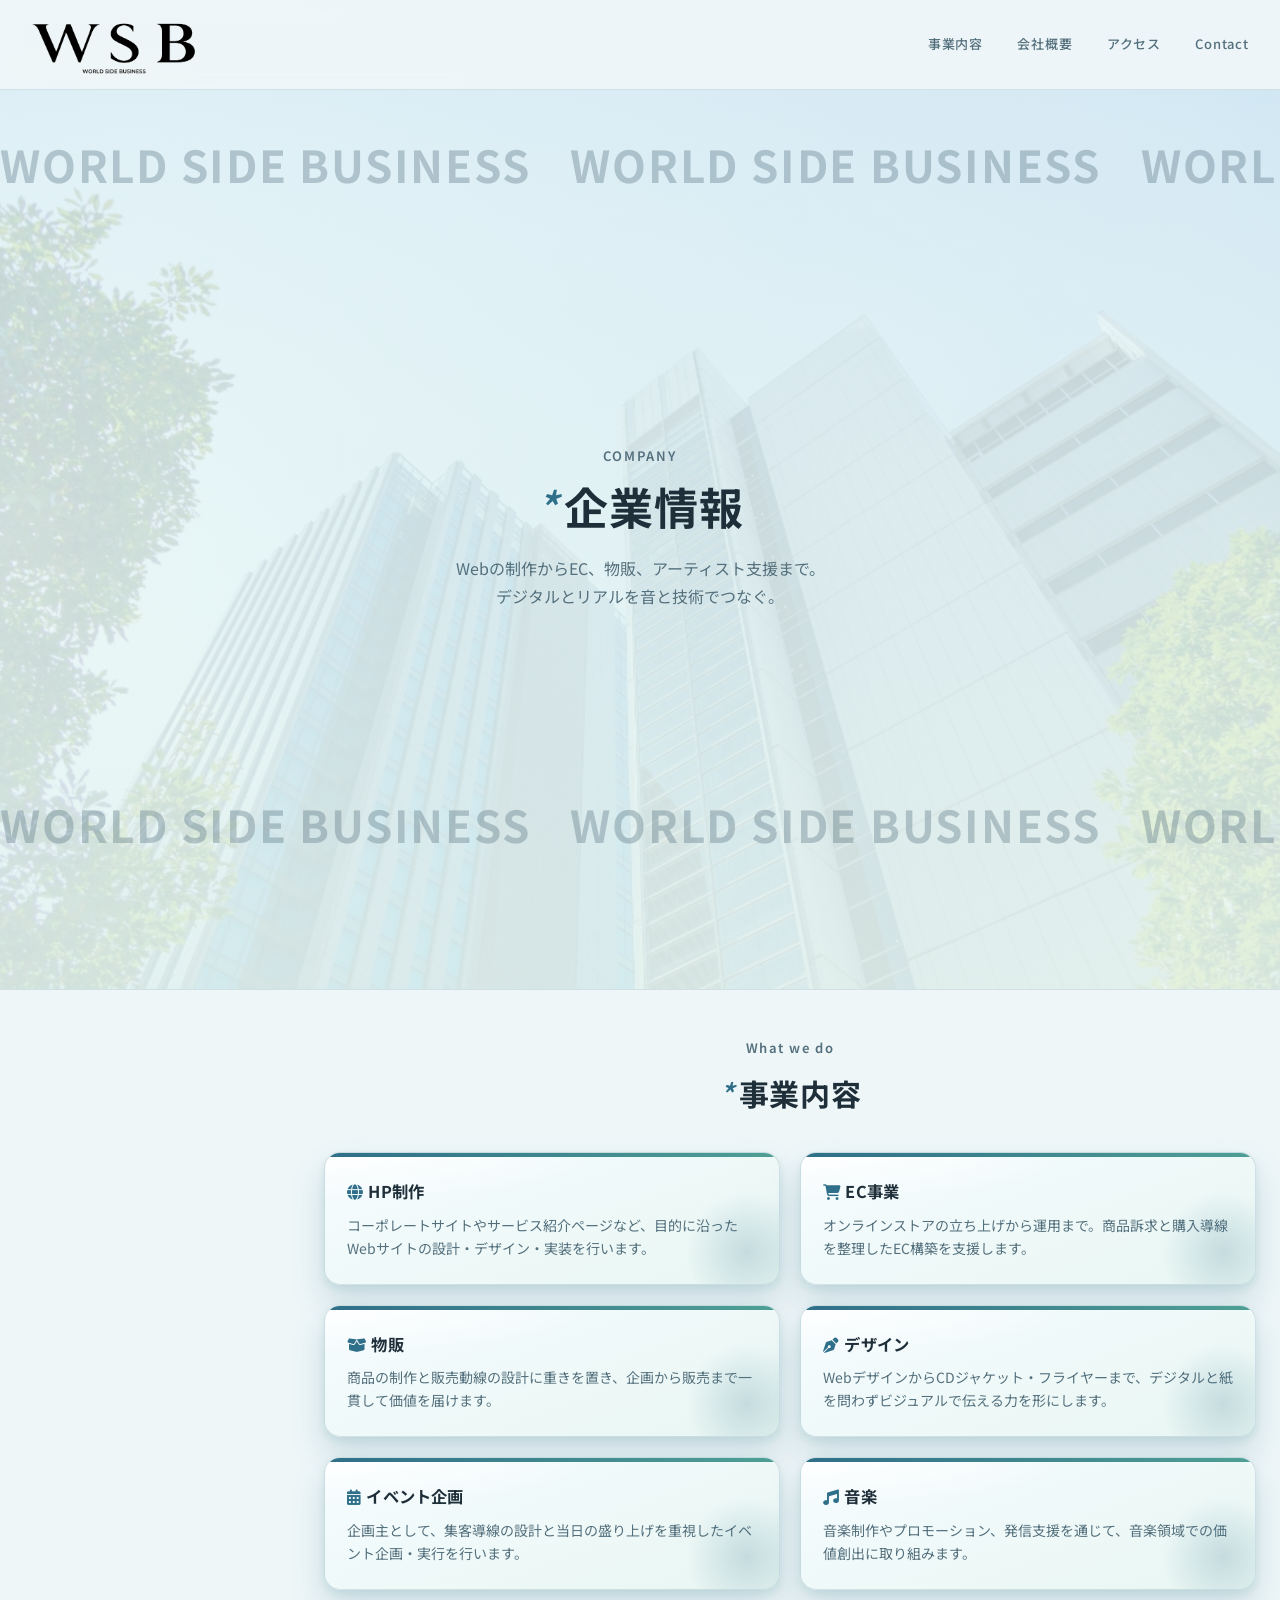
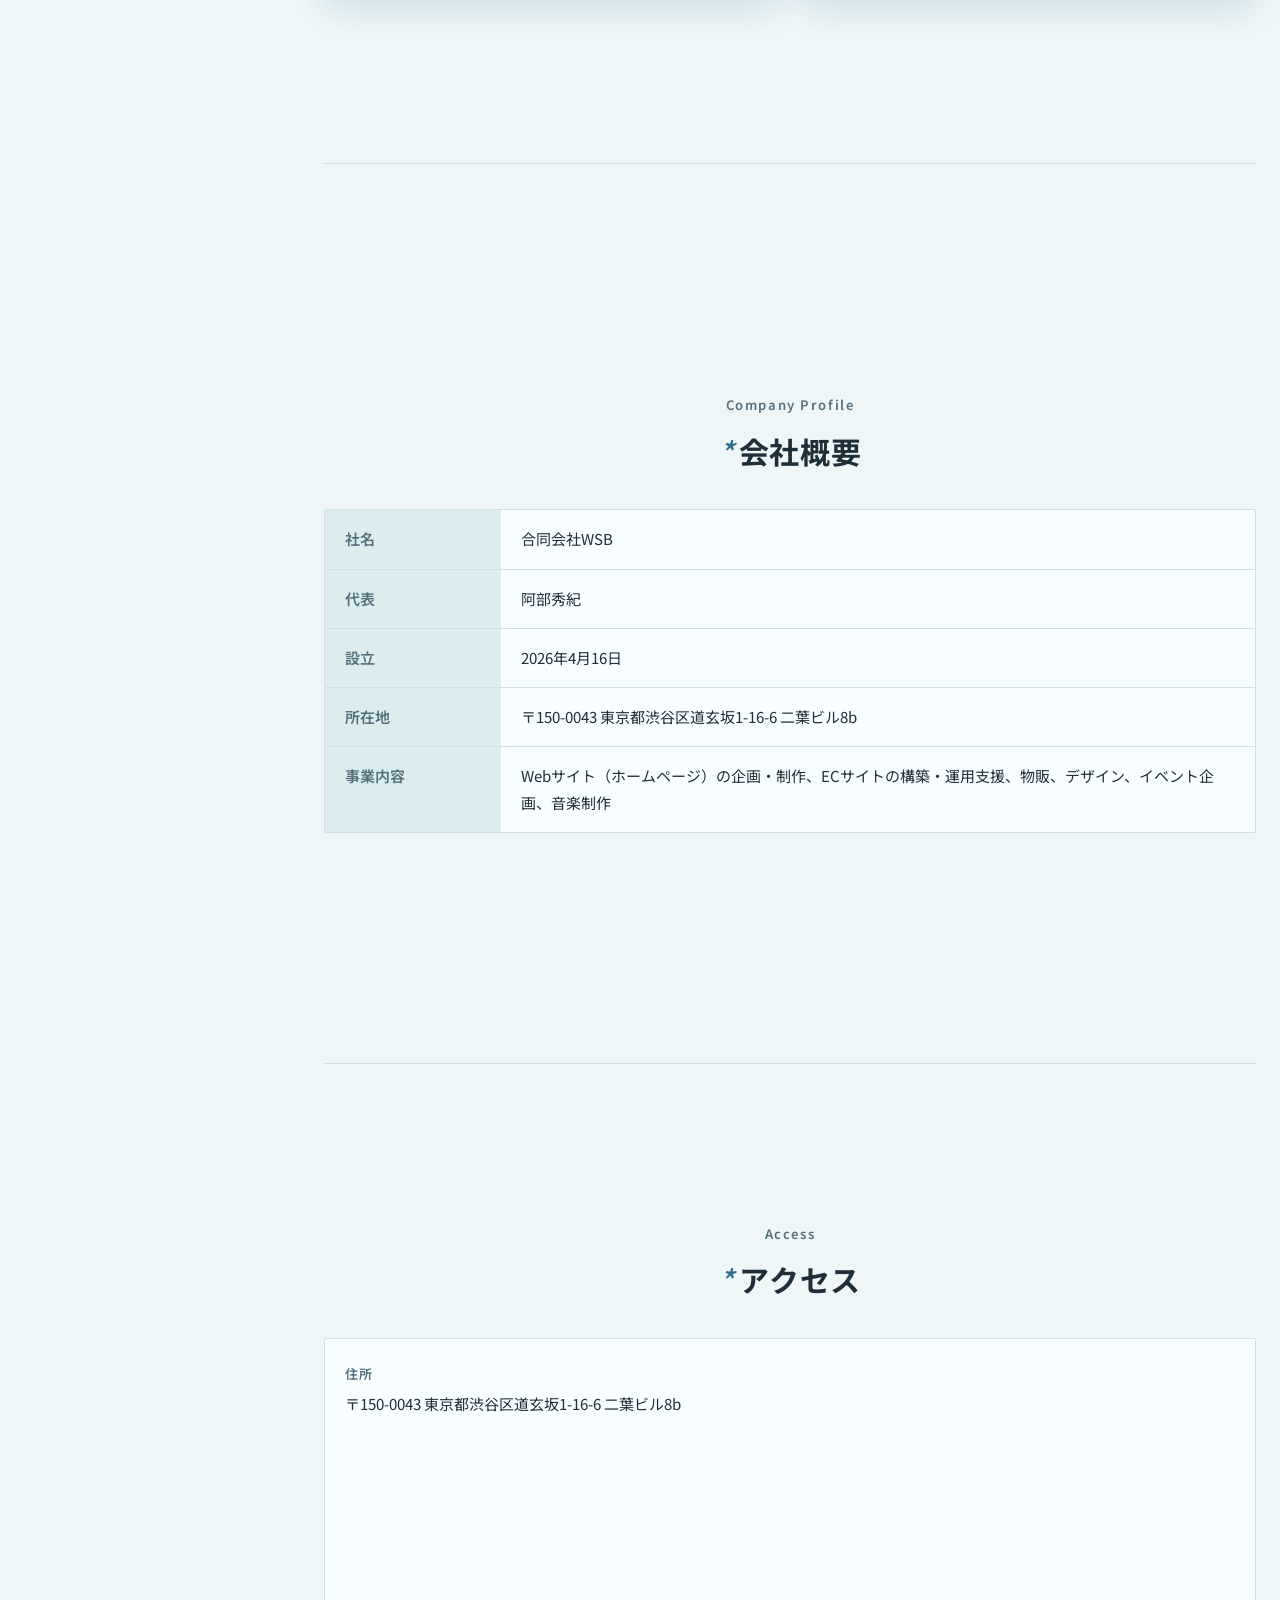
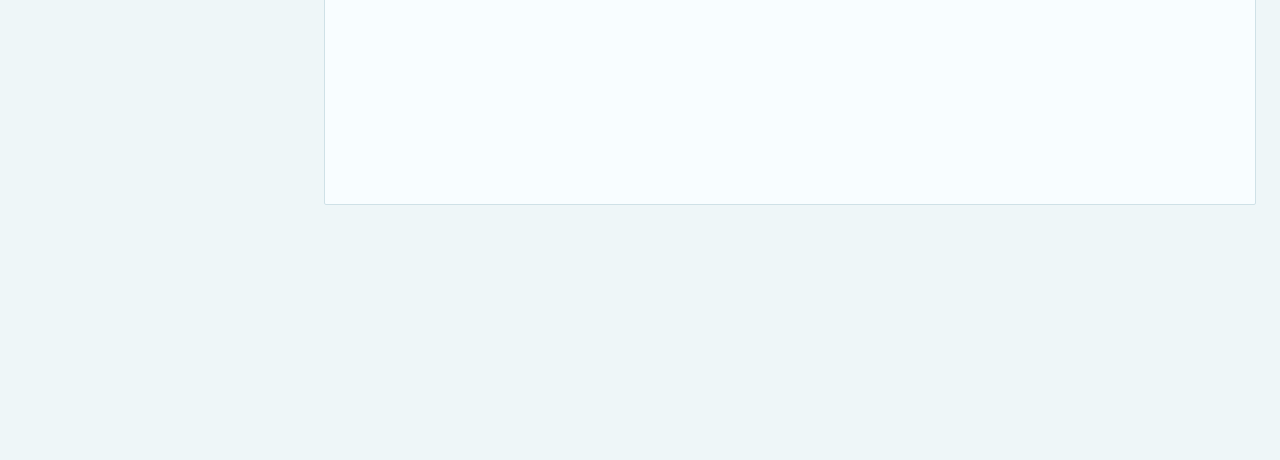
==== commit 0872830d: "資本金削除" ====
--- a/index.html
+++ b/index.html
@@ -130,10 +130,6 @@
               <td>2026年4月16日</td>
             </tr>
             <tr>
-              <th scope="row">資本金</th>
-              <td>50,000円</td>
-            </tr>
-            <tr>
               <th scope="row">所在地</th>
               <td>〒150-0043 東京都渋谷区道玄坂1-16-6 二葉ビル8b</td>
             </tr>
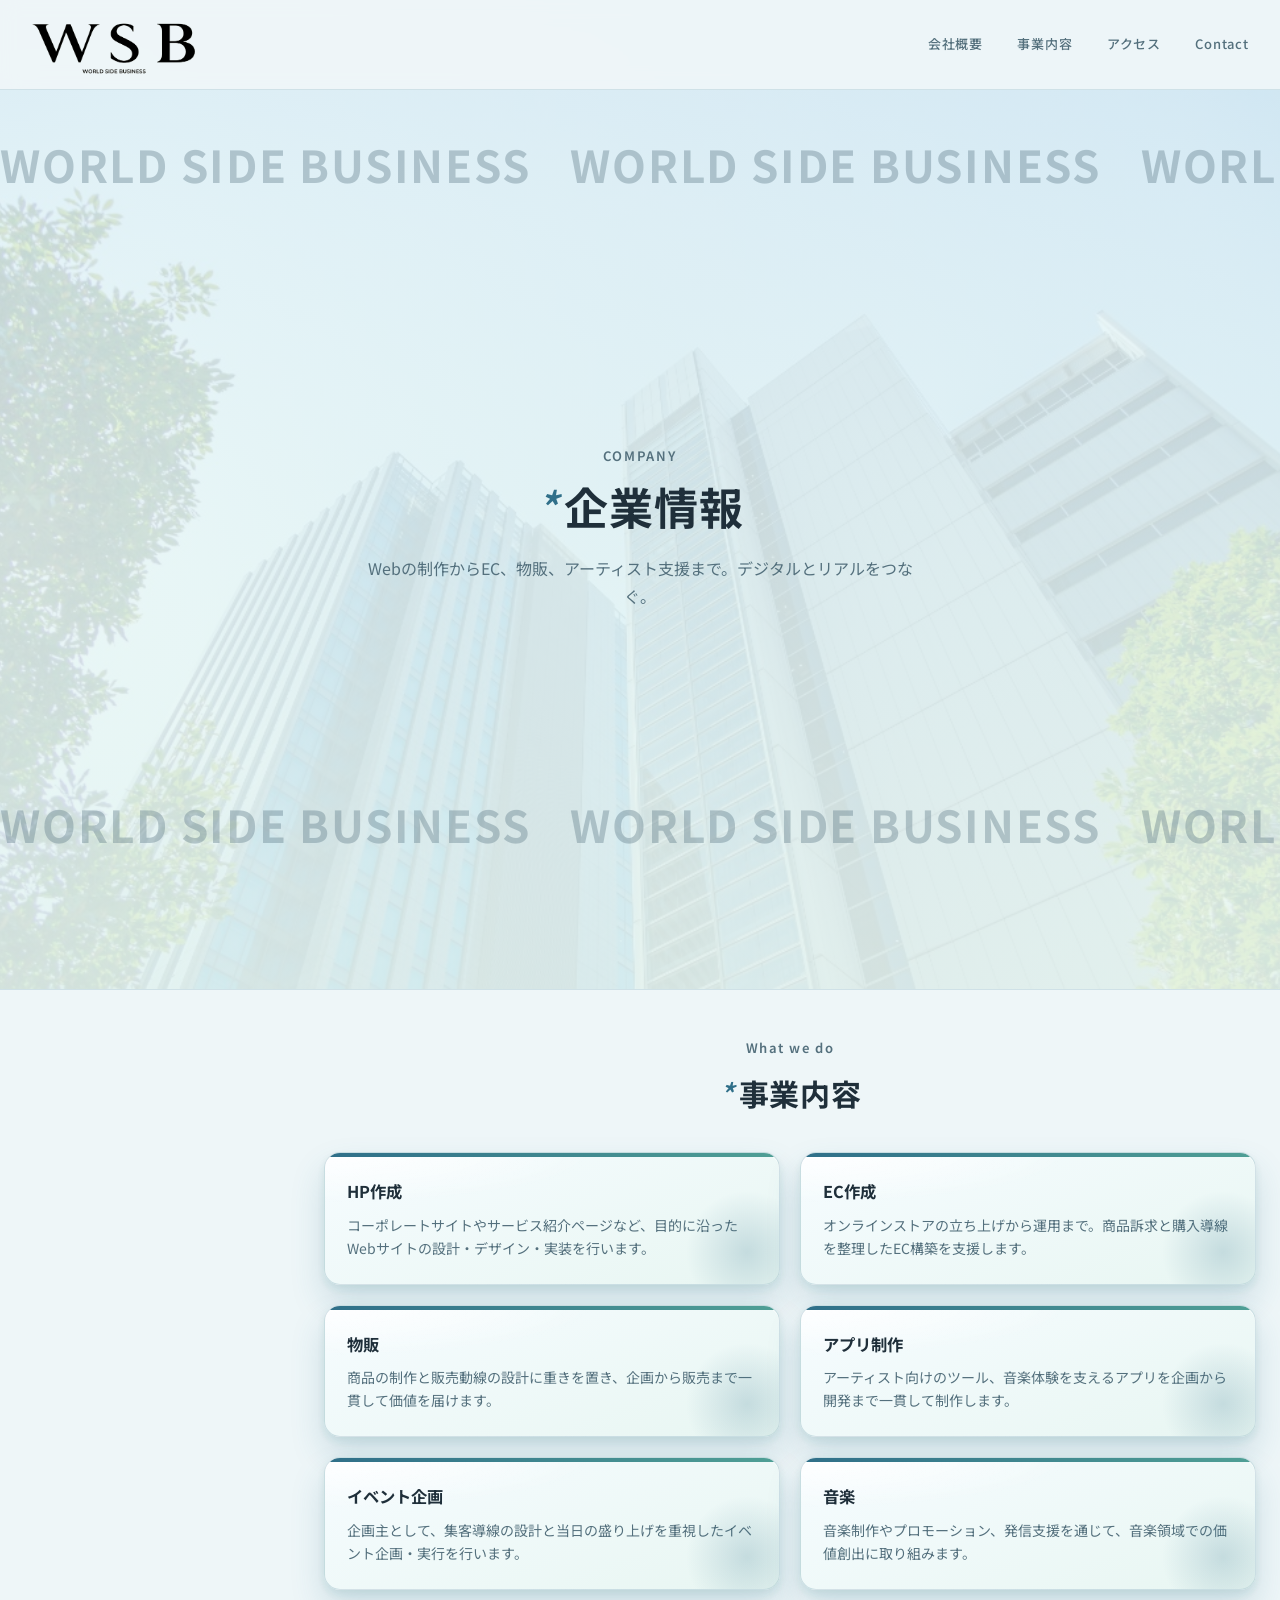
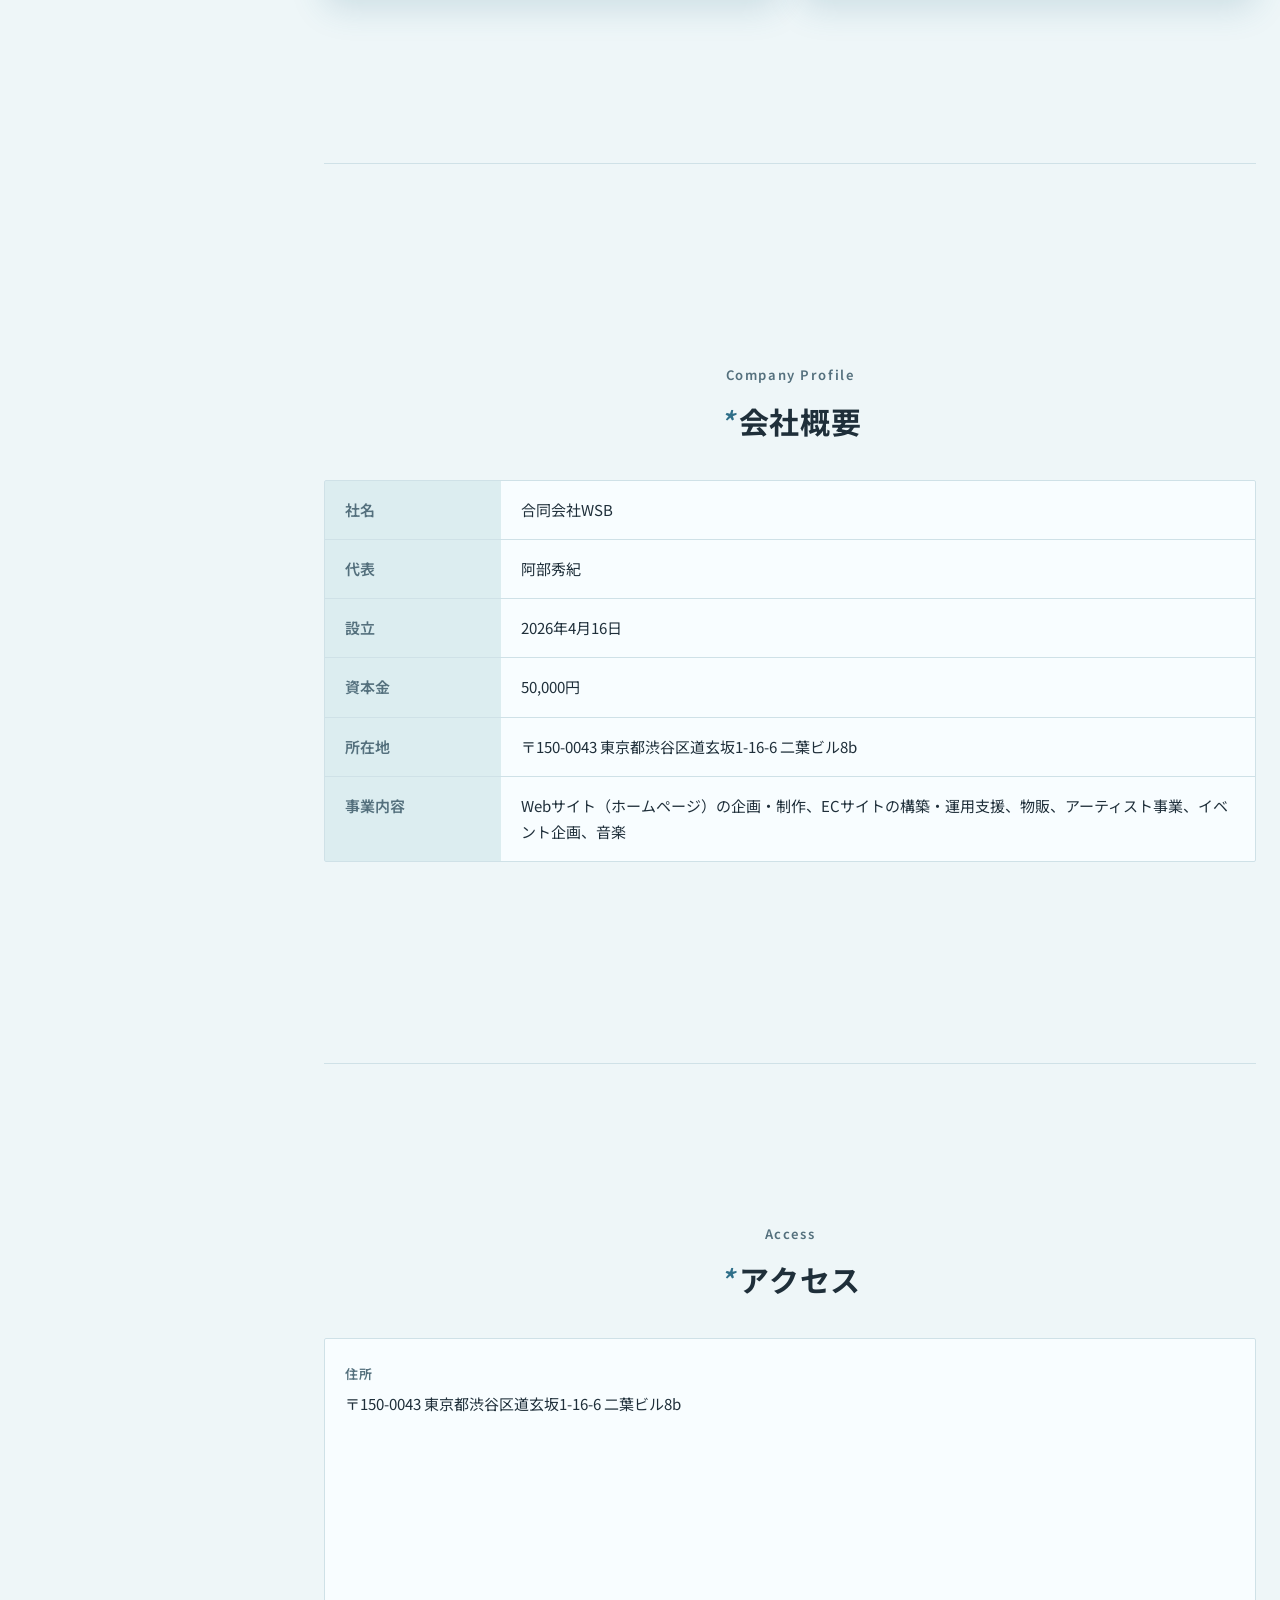
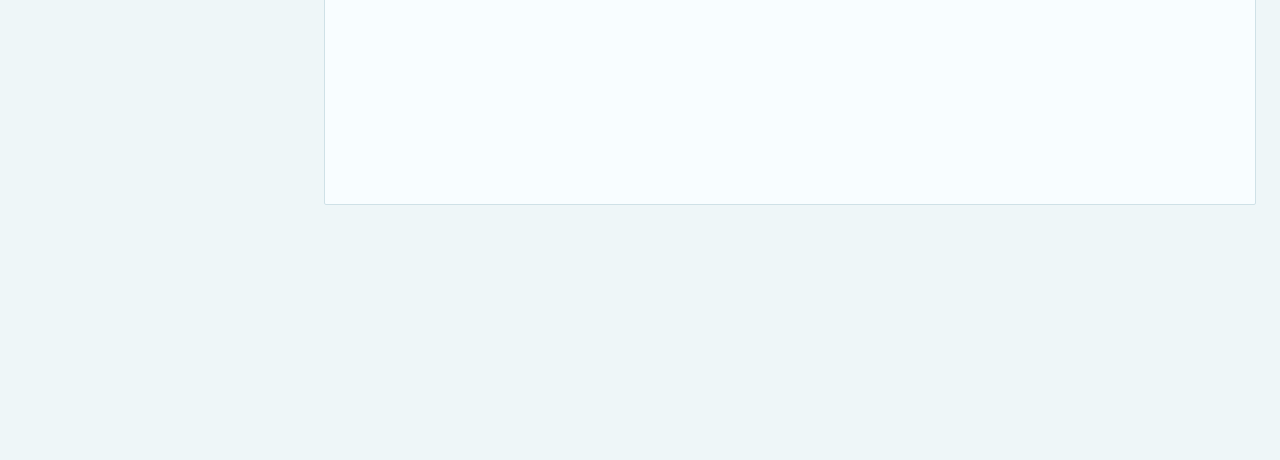
==== commit 040ac7b6: "事業内容「デザイン」を「アプリ制作」に変更" ====
--- a/index.html
+++ b/index.html
@@ -8,7 +8,6 @@
   <link rel="preconnect" href="https://fonts.googleapis.com" />
   <link rel="preconnect" href="https://fonts.gstatic.com" crossorigin />
   <link href="https://fonts.googleapis.com/css2?family=Noto+Sans+JP:wght@400;500;600;700&display=swap" rel="stylesheet" />
-  <link rel="stylesheet" href="https://cdnjs.cloudflare.com/ajax/libs/font-awesome/6.5.0/css/all.min.css" />
   <link rel="stylesheet" href="./css/base.css" />
   <link rel="stylesheet" href="./css/layout.css" />
   <link rel="stylesheet" href="./css/sections.css" />
@@ -26,8 +25,8 @@
         <img class="logo__image" src="./assets/logo.png" alt="WSBロゴ" />
       </a>
       <nav class="nav nav--header" id="header-nav" aria-label="ヘッダーナビゲーション">
+        <a href="#profile">会社概要</a>
         <a href="#business">事業内容</a>
-        <a href="#profile">会社概要</a>
         <a href="#access">アクセス</a>
         <a href="./contact.html">Contact</a>
       </nav>
@@ -41,8 +40,8 @@
           <img class="logo__image" src="./assets/logo.png" alt="WSBロゴ" />
         </a>
         <nav class="nav nav--sidebar" aria-label="サイドナビゲーション">
+          <a href="#profile">会社概要</a>
           <a href="#business">事業内容</a>
-          <a href="#profile">会社概要</a>
           <a href="#access">アクセス</a>
           <a href="./contact.html">Contact</a>
         </nav>
@@ -63,7 +62,7 @@
         <p class="hero__label">Company</p>
         <h1 class="hero__title"><span class="mark" aria-hidden="true">*</span>企業情報</h1>
         <p class="hero__lead">
-          Webの制作からEC、物販、アーティスト支援まで。<br />デジタルとリアルを音と技術でつなぐ。
+          Webの制作からEC、物販、アーティスト支援まで。デジタルとリアルをつなぐ。
         </p>
       </div>
       <div class="hero-marquee hero-marquee--bottom" aria-hidden="true">
@@ -83,33 +82,33 @@
       </div>
       <div class="biz-grid">
         <article class="biz-card">
-          <h3><i class="fa-solid fa-globe"></i> HP制作</h3>
+          <h3>HP作成</h3>
           <p>コーポレートサイトやサービス紹介ページなど、目的に沿ったWebサイトの設計・デザイン・実装を行います。</p>
         </article>
         <article class="biz-card">
-          <h3><i class="fa-solid fa-cart-shopping"></i> EC事業</h3>
+          <h3>EC作成</h3>
           <p>オンラインストアの立ち上げから運用まで。商品訴求と購入導線を整理したEC構築を支援します。</p>
         </article>
         <article class="biz-card">
-          <h3><i class="fa-solid fa-box-open"></i> 物販</h3>
+          <h3>物販</h3>
           <p>商品の制作と販売動線の設計に重きを置き、企画から販売まで一貫して価値を届けます。</p>
         </article>
         <article class="biz-card">
-          <h3><i class="fa-solid fa-pen-nib"></i> デザイン</h3>
-          <p>WebデザインからCDジャケット・フライヤーまで、デジタルと紙を問わずビジュアルで伝える力を形にします。</p>
+          <h3>アプリ制作</h3>
+          <p>アーティスト向けのツール、音楽体験を支えるアプリを企画から開発まで一貫して制作します。</p>
         </article>
         <article class="biz-card">
-          <h3><i class="fa-solid fa-calendar-days"></i> イベント企画</h3>
+          <h3>イベント企画</h3>
           <p>企画主として、集客導線の設計と当日の盛り上げを重視したイベント企画・実行を行います。</p>
         </article>
-        <a href="https://w-s-b.jp/" target="_blank" rel="noopener noreferrer" class="biz-card">
-          <h3><i class="fa-solid fa-music"></i> 音楽</h3>
+        <article class="biz-card">
+          <h3>音楽</h3>
           <p>音楽制作やプロモーション、発信支援を通じて、音楽領域での価値創出に取り組みます。</p>
-        </a>
+        </article>
       </div>
     </section>
 
-    <section id="profile" class="section-reveal section-reveal--left" aria-labelledby="profile-heading">
+    <section id="profile" class="section-reveal" aria-labelledby="profile-heading">
       <div class="section-head">
         <span class="section-head__eyebrow">Company Profile</span>
         <h2 id="profile-heading"><span class="mark" aria-hidden="true">*</span>会社概要</h2>
@@ -130,12 +129,16 @@
               <td>2026年4月16日</td>
             </tr>
             <tr>
+              <th scope="row">資本金</th>
+              <td>50,000円</td>
+            </tr>
+            <tr>
               <th scope="row">所在地</th>
               <td>〒150-0043 東京都渋谷区道玄坂1-16-6 二葉ビル8b</td>
             </tr>
             <tr>
               <th scope="row">事業内容</th>
-              <td>Webサイト（ホームページ）の企画・制作、ECサイトの構築・運用支援、物販、デザイン、イベント企画、音楽制作</td>
+              <td>Webサイト（ホームページ）の企画・制作、ECサイトの構築・運用支援、物販、アーティスト事業、イベント企画、音楽</td>
             </tr>
           </tbody>
         </table>
@@ -163,8 +166,8 @@
     </section>
       <footer class="site-footer">
         <nav class="footer-nav" aria-label="フッターナビゲーション">
+          <a href="#profile">会社概要</a>
           <a href="#business">事業内容</a>
-          <a href="#profile">会社概要</a>
           <a href="#access">アクセス</a>
           <a href="./contact.html">Contact</a>
         </nav>
--- a/css/layout.css
+++ b/css/layout.css
@@ -58,6 +58,11 @@
 .site-header.is-hidden {
   transform: translateY(-110%);
   opacity: 0;
+}
+
+.site-header.is-menu-open {
+  transform: translateY(0);
+  opacity: 1;
 }
 
 .page-layout {
@@ -123,6 +128,13 @@
   margin: 0;
 }
 
+.site-footer__meta {
+  margin-top: 0.35rem;
+  font-size: 0.7rem;
+  line-height: 1.35;
+  color: rgba(255, 255, 255, 0.82);
+}
+
 .footer-nav {
   display: flex;
   justify-content: center;
--- a/css/components.css
+++ b/css/components.css
@@ -53,6 +53,10 @@
 
 .nav--header a:hover {
   background: rgba(31, 47, 58, 0.1);
+}
+
+.nav__meta {
+  display: none;
 }
 
 @media (max-width: 900px) {
@@ -101,6 +105,31 @@
     line-height: 1.25;
   }
 
+  .nav__meta {
+    display: block;
+    width: 100%;
+    margin-top: auto;
+    padding-top: 1rem;
+    padding-bottom: 0;
+    border-top: 1px solid var(--border);
+    text-align: center;
+    font-size: 0.75rem;
+    line-height: 1.35;
+    letter-spacing: 0.04em;
+    color: var(--text-muted);
+  }
+
+  .nav__meta-name {
+    display: block;
+    font-weight: 600;
+    color: var(--text);
+    margin-bottom: 0.35rem;
+  }
+
+  .nav__meta-address {
+    display: block;
+  }
+
   .site-header.is-menu-open .nav--header {
     transform: translateX(0);
     opacity: 1;
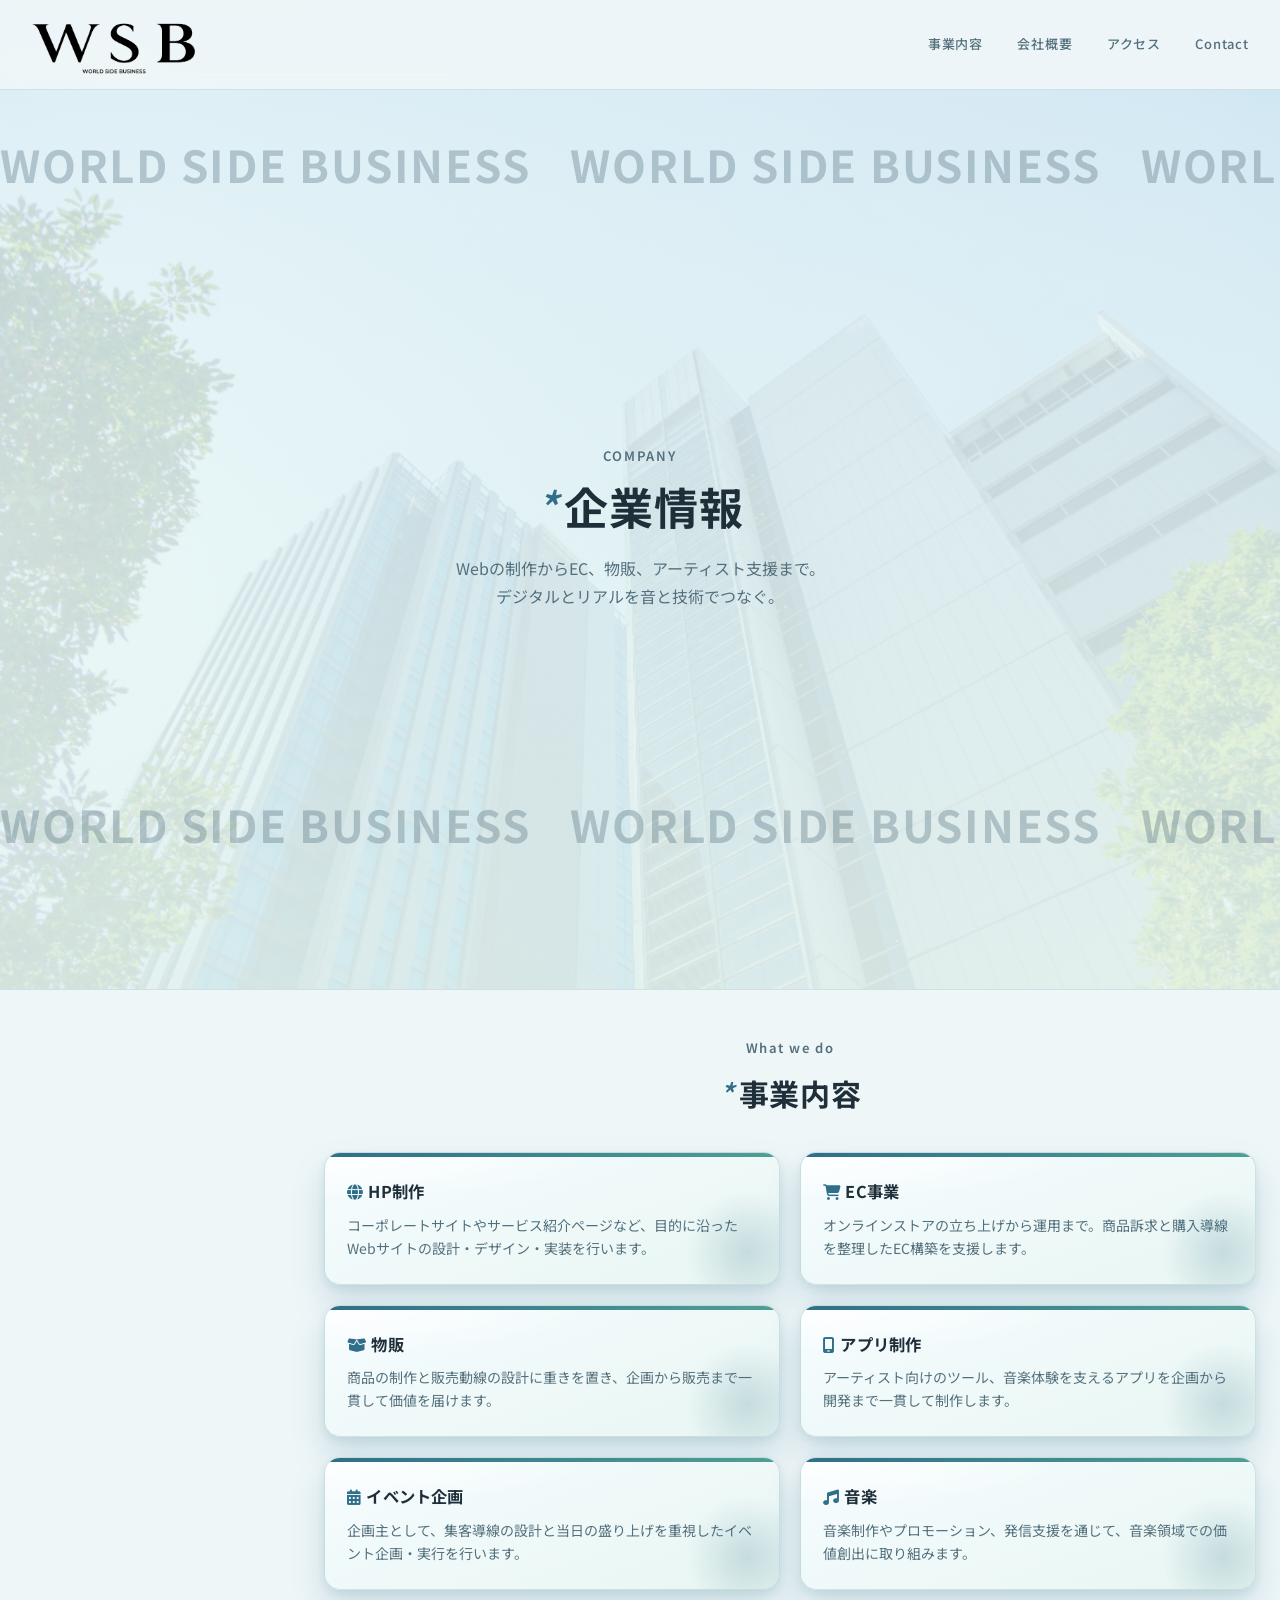
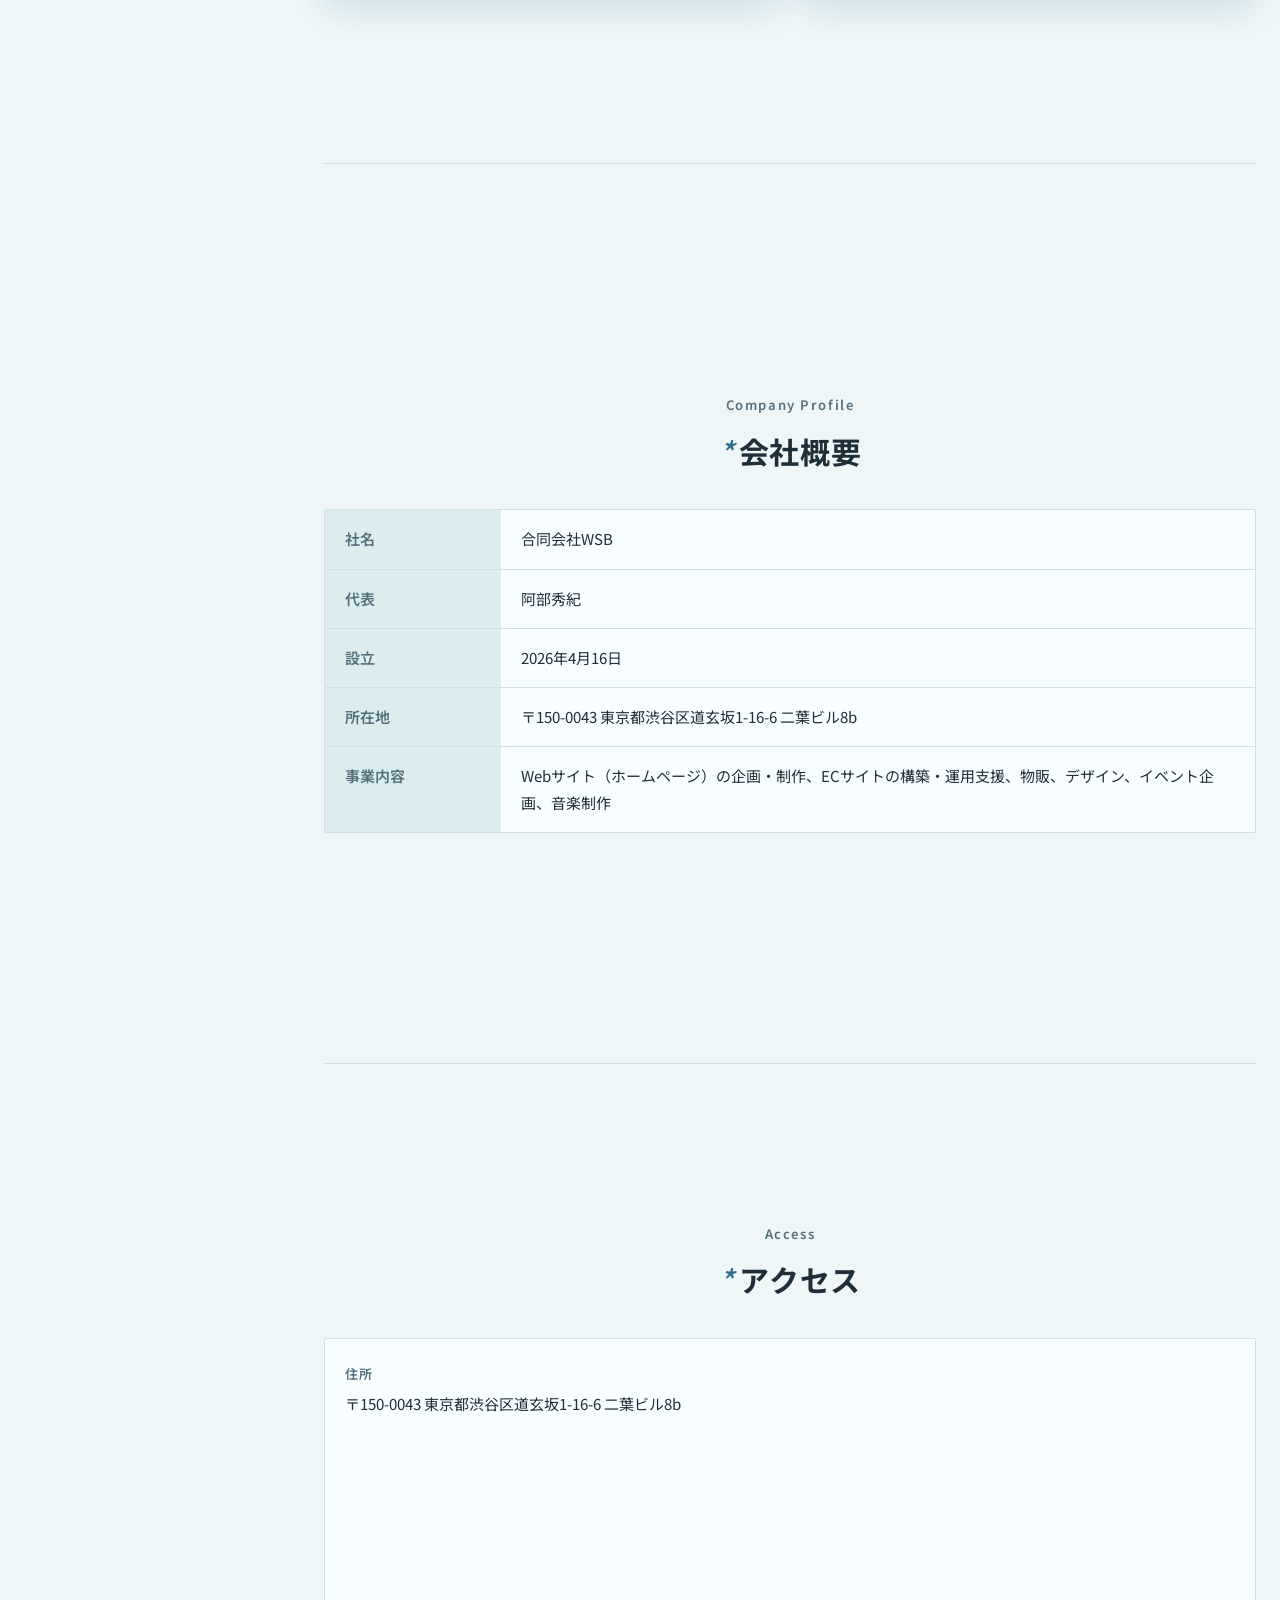
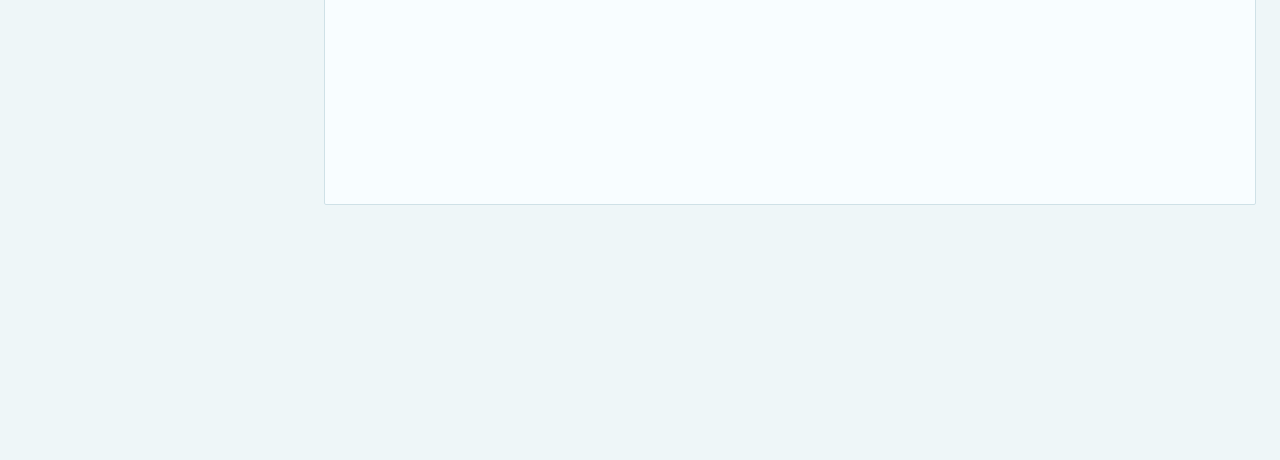
==== commit 74230e08: "復旧: アイコン等を保持しつつ「デザイン」→「アプリ制作」に変更" ====
--- a/index.html
+++ b/index.html
@@ -8,6 +8,7 @@
   <link rel="preconnect" href="https://fonts.googleapis.com" />
   <link rel="preconnect" href="https://fonts.gstatic.com" crossorigin />
   <link href="https://fonts.googleapis.com/css2?family=Noto+Sans+JP:wght@400;500;600;700&display=swap" rel="stylesheet" />
+  <link rel="stylesheet" href="https://cdnjs.cloudflare.com/ajax/libs/font-awesome/6.5.0/css/all.min.css" integrity="sha512-Avb2QiuDEEvB4bZJYdft2mNjVShBftLdPG8FJ0V7irTLQ8Uo0qcPxh4Plq7G5tGm0rU+1SPhVotteLpBERwTkw==" crossorigin="anonymous" referrerpolicy="no-referrer" />
   <link rel="stylesheet" href="./css/base.css" />
   <link rel="stylesheet" href="./css/layout.css" />
   <link rel="stylesheet" href="./css/sections.css" />
@@ -25,10 +26,14 @@
         <img class="logo__image" src="./assets/logo.png" alt="WSBロゴ" />
       </a>
       <nav class="nav nav--header" id="header-nav" aria-label="ヘッダーナビゲーション">
+        <a href="#business">事業内容</a>
         <a href="#profile">会社概要</a>
-        <a href="#business">事業内容</a>
         <a href="#access">アクセス</a>
         <a href="./contact.html">Contact</a>
+        <div class="nav__meta" aria-label="会社情報">
+          <span class="nav__meta-name">合同会社WSB</span>
+          <span class="nav__meta-address">〒150-0043 東京都渋谷区道玄坂1-16-6 二葉ビル8b</span>
+        </div>
       </nav>
     </div>
   </header>
@@ -40,8 +45,8 @@
           <img class="logo__image" src="./assets/logo.png" alt="WSBロゴ" />
         </a>
         <nav class="nav nav--sidebar" aria-label="サイドナビゲーション">
+          <a href="#business">事業内容</a>
           <a href="#profile">会社概要</a>
-          <a href="#business">事業内容</a>
           <a href="#access">アクセス</a>
           <a href="./contact.html">Contact</a>
         </nav>
@@ -62,7 +67,7 @@
         <p class="hero__label">Company</p>
         <h1 class="hero__title"><span class="mark" aria-hidden="true">*</span>企業情報</h1>
         <p class="hero__lead">
-          Webの制作からEC、物販、アーティスト支援まで。デジタルとリアルをつなぐ。
+          Webの制作からEC、物販、アーティスト支援まで。<br />デジタルとリアルを音と技術でつなぐ。
         </p>
       </div>
       <div class="hero-marquee hero-marquee--bottom" aria-hidden="true">
@@ -82,33 +87,33 @@
       </div>
       <div class="biz-grid">
         <article class="biz-card">
-          <h3>HP作成</h3>
+          <h3><i class="fa-solid fa-globe"></i> HP制作</h3>
           <p>コーポレートサイトやサービス紹介ページなど、目的に沿ったWebサイトの設計・デザイン・実装を行います。</p>
         </article>
         <article class="biz-card">
-          <h3>EC作成</h3>
+          <h3><i class="fa-solid fa-cart-shopping"></i> EC事業</h3>
           <p>オンラインストアの立ち上げから運用まで。商品訴求と購入導線を整理したEC構築を支援します。</p>
         </article>
         <article class="biz-card">
-          <h3>物販</h3>
+          <h3><i class="fa-solid fa-box-open"></i> 物販</h3>
           <p>商品の制作と販売動線の設計に重きを置き、企画から販売まで一貫して価値を届けます。</p>
         </article>
         <article class="biz-card">
-          <h3>アプリ制作</h3>
+          <h3><i class="fa-solid fa-mobile-screen"></i> アプリ制作</h3>
           <p>アーティスト向けのツール、音楽体験を支えるアプリを企画から開発まで一貫して制作します。</p>
         </article>
         <article class="biz-card">
-          <h3>イベント企画</h3>
+          <h3><i class="fa-solid fa-calendar-days"></i> イベント企画</h3>
           <p>企画主として、集客導線の設計と当日の盛り上げを重視したイベント企画・実行を行います。</p>
         </article>
-        <article class="biz-card">
-          <h3>音楽</h3>
+        <a href="https://w-s-b.jp/" target="_blank" rel="noopener noreferrer" class="biz-card">
+          <h3><i class="fa-solid fa-music"></i> 音楽</h3>
           <p>音楽制作やプロモーション、発信支援を通じて、音楽領域での価値創出に取り組みます。</p>
-        </article>
+        </a>
       </div>
     </section>
 
-    <section id="profile" class="section-reveal" aria-labelledby="profile-heading">
+    <section id="profile" class="section-reveal section-reveal--left" aria-labelledby="profile-heading">
       <div class="section-head">
         <span class="section-head__eyebrow">Company Profile</span>
         <h2 id="profile-heading"><span class="mark" aria-hidden="true">*</span>会社概要</h2>
@@ -129,16 +134,12 @@
               <td>2026年4月16日</td>
             </tr>
             <tr>
-              <th scope="row">資本金</th>
-              <td>50,000円</td>
-            </tr>
-            <tr>
               <th scope="row">所在地</th>
               <td>〒150-0043 東京都渋谷区道玄坂1-16-6 二葉ビル8b</td>
             </tr>
             <tr>
               <th scope="row">事業内容</th>
-              <td>Webサイト（ホームページ）の企画・制作、ECサイトの構築・運用支援、物販、アーティスト事業、イベント企画、音楽</td>
+              <td>Webサイト（ホームページ）の企画・制作、ECサイトの構築・運用支援、物販、デザイン、イベント企画、音楽制作</td>
             </tr>
           </tbody>
         </table>
@@ -166,12 +167,12 @@
     </section>
       <footer class="site-footer">
         <nav class="footer-nav" aria-label="フッターナビゲーション">
+          <a href="#business">事業内容</a>
           <a href="#profile">会社概要</a>
-          <a href="#business">事業内容</a>
           <a href="#access">アクセス</a>
           <a href="./contact.html">Contact</a>
         </nav>
-        <p>© 合同会社WSB</p>
+        <p>Copyright © WSB LLC All rights Reserved.</p>
       </footer>
     </main>
   </div>
